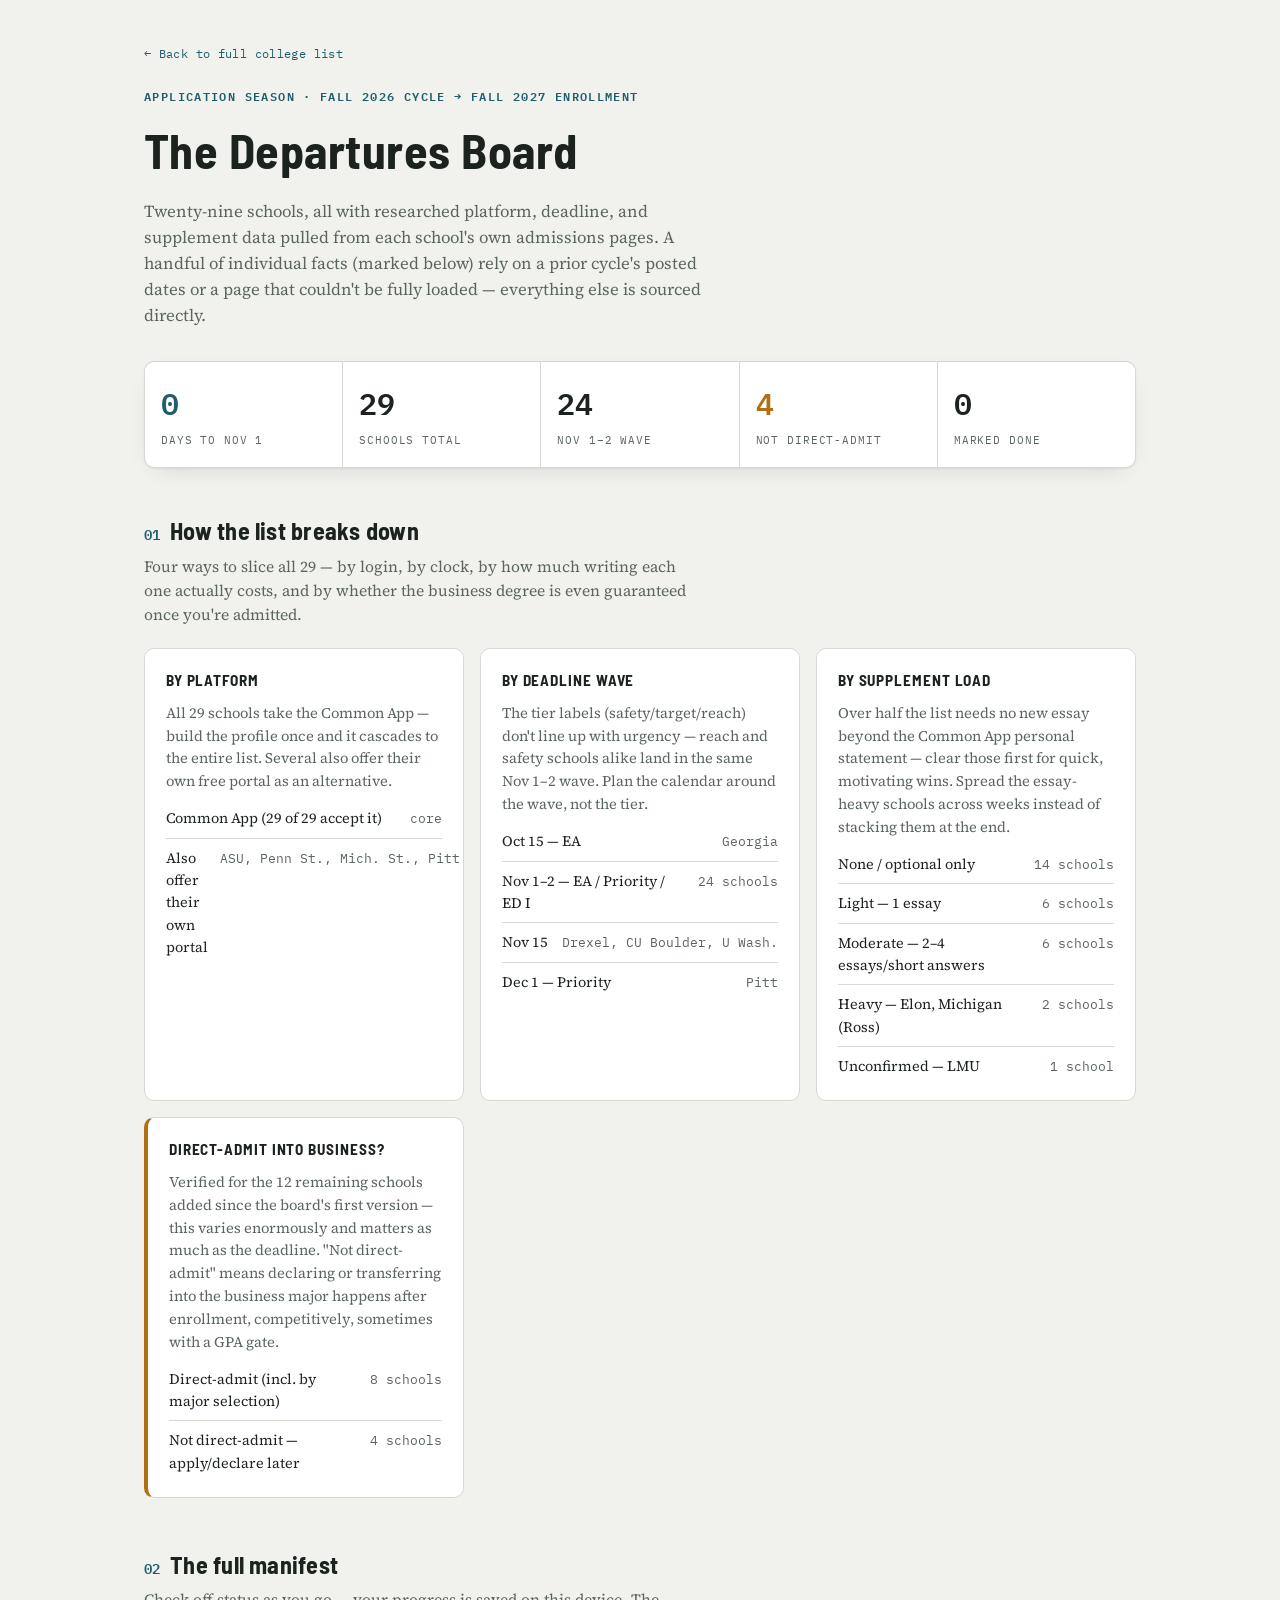
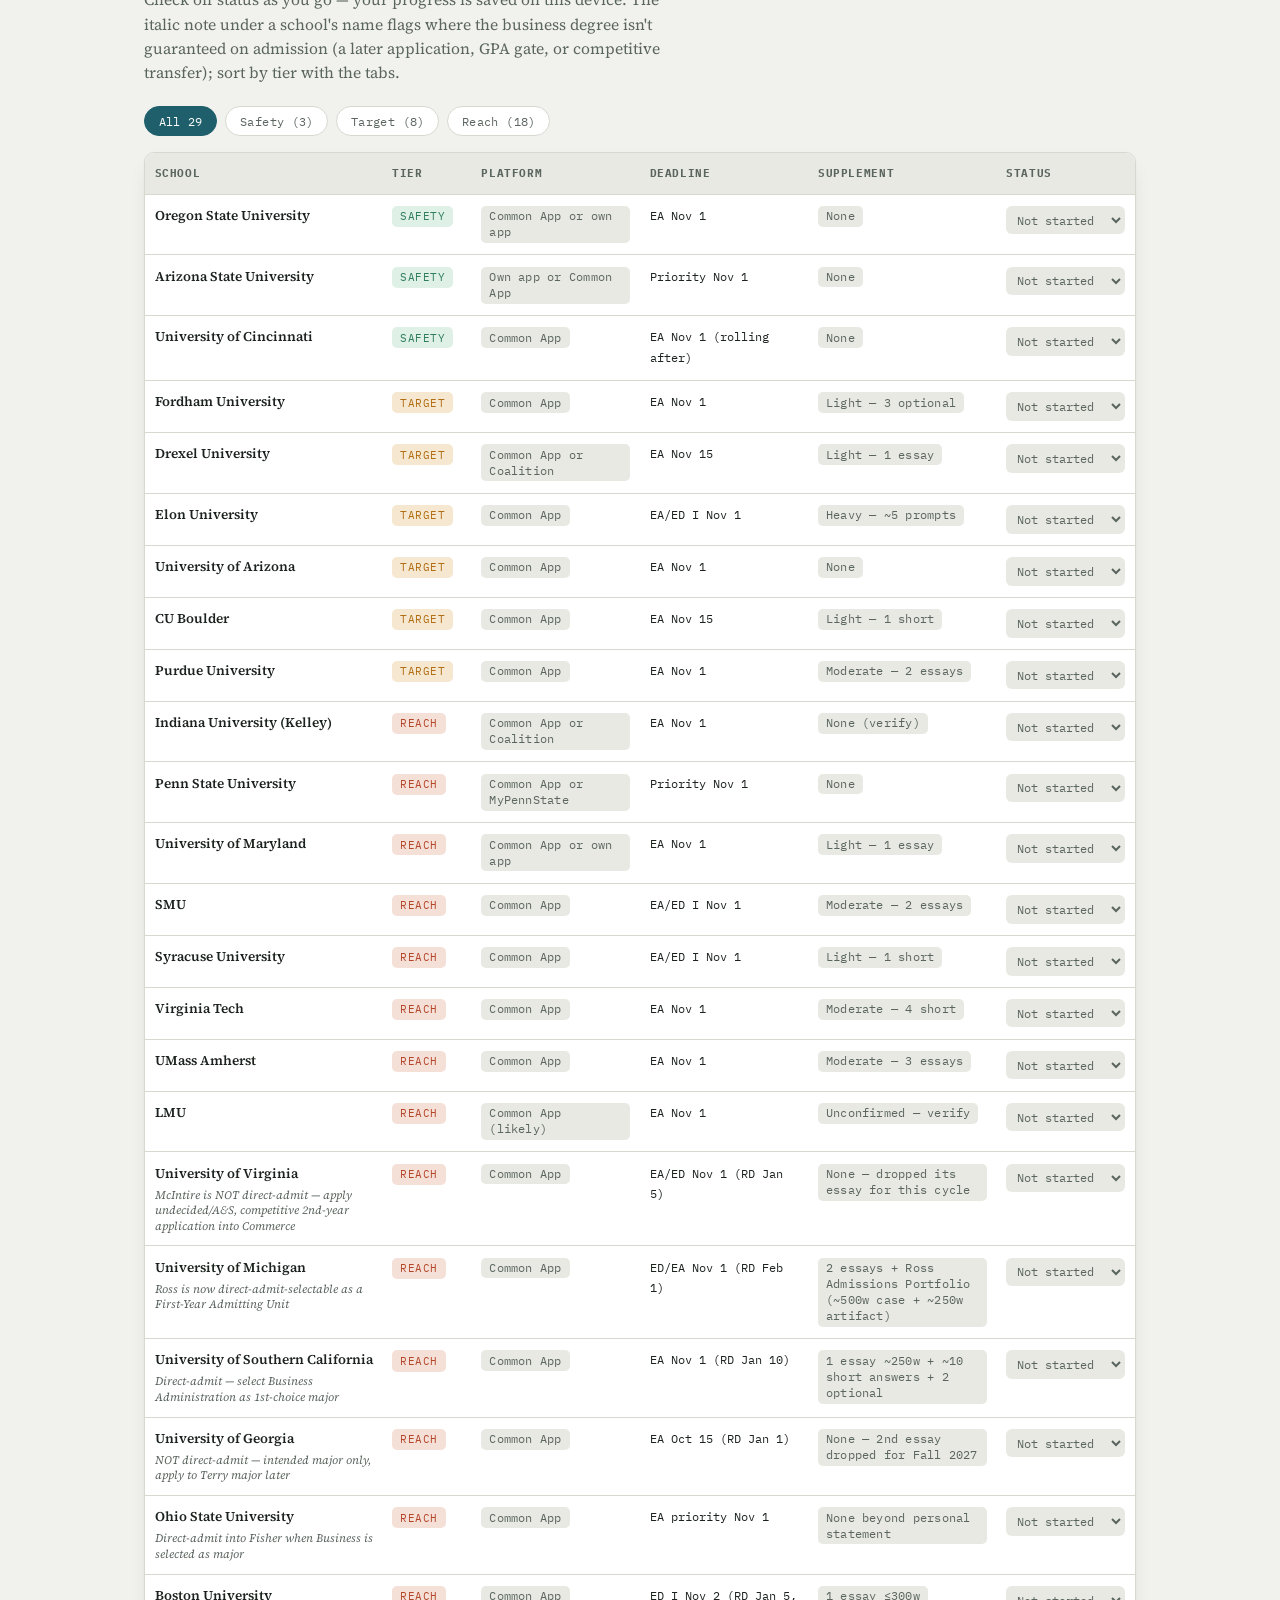
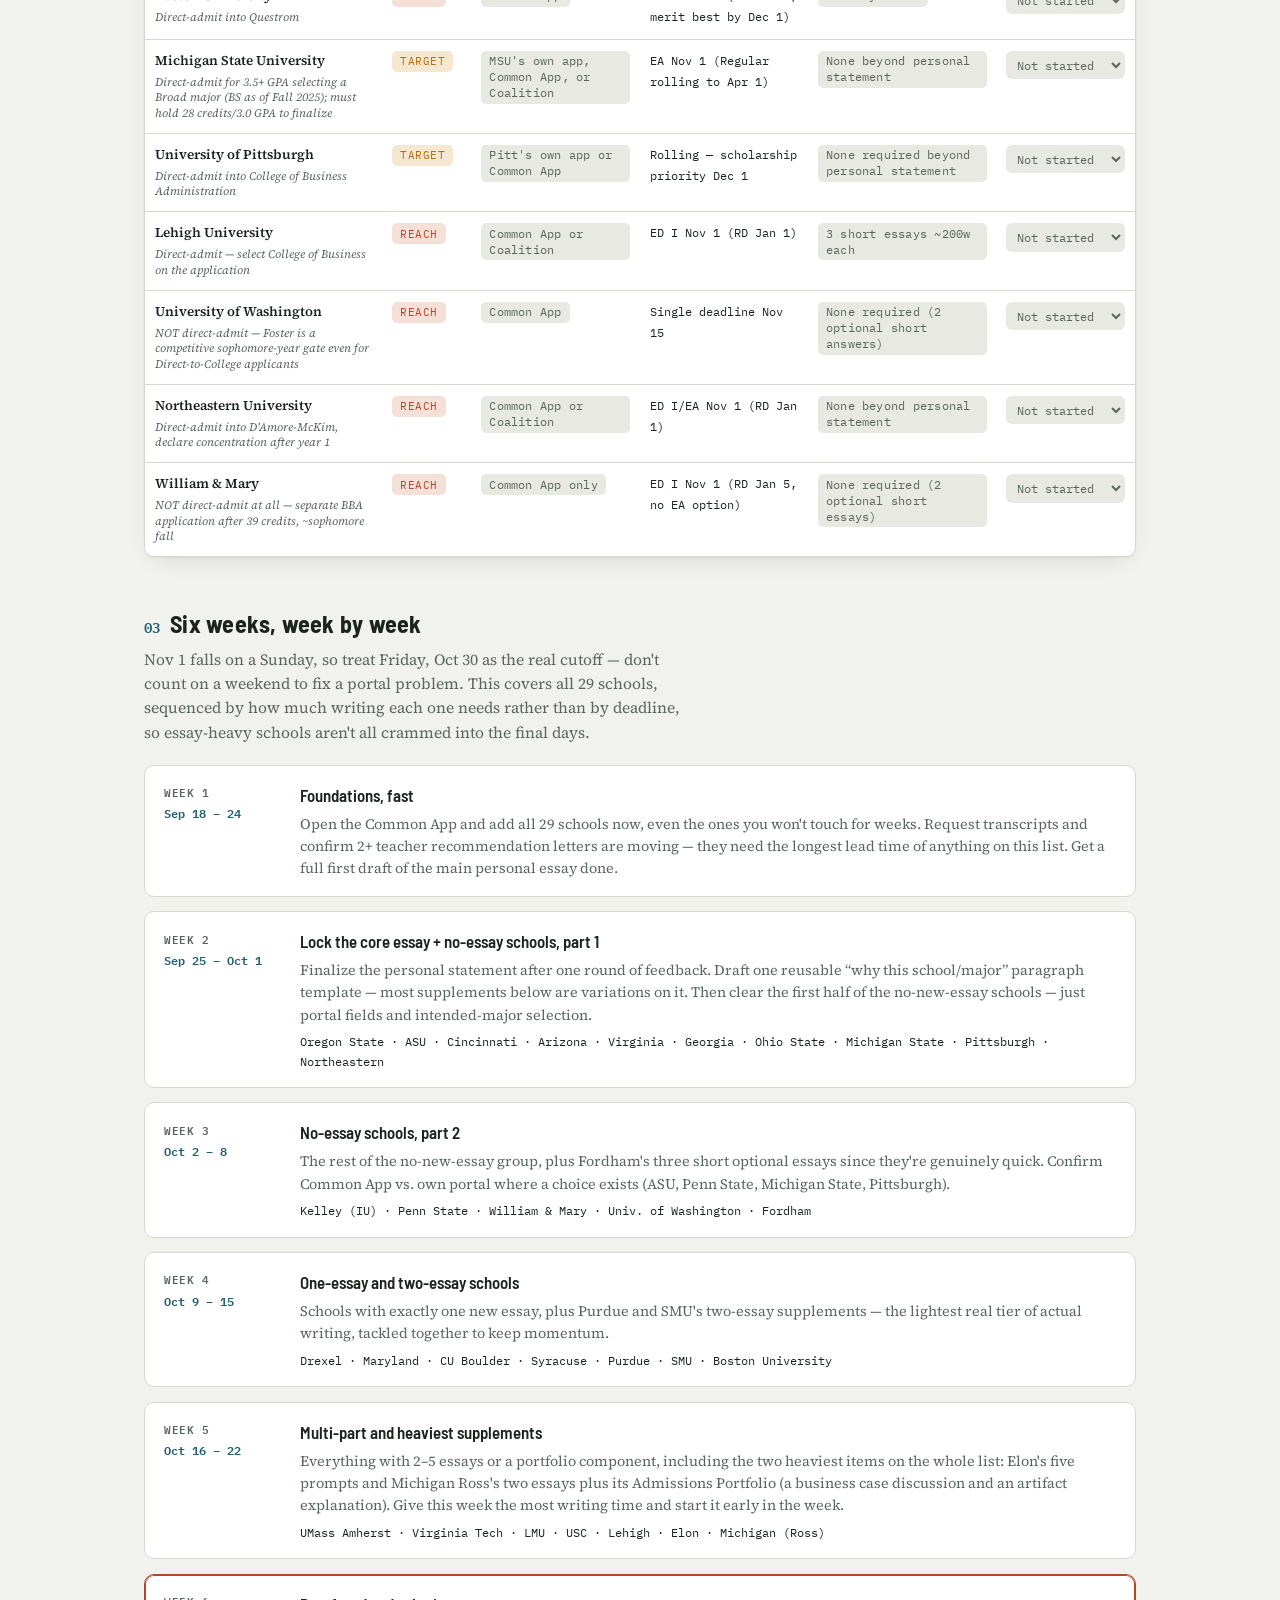
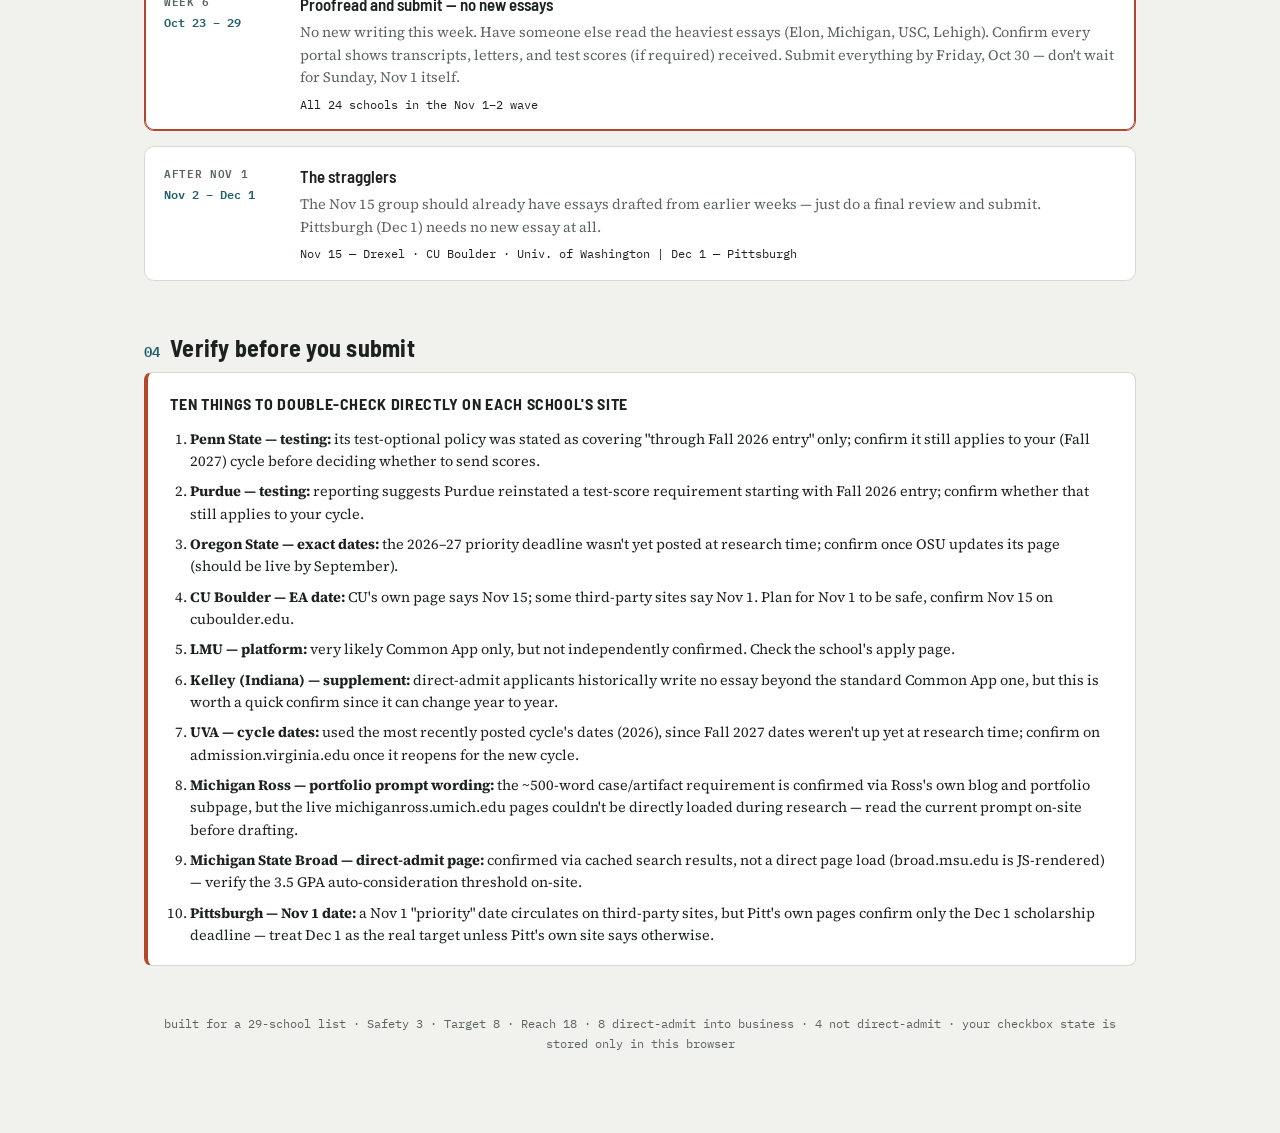
==== rohan-college-list/departures-board.html @ a79dc0ad "More edit" ====
<!DOCTYPE html>
<html lang="en">
<head>
<meta charset="utf-8">
<meta name="viewport" content="width=device-width, initial-scale=1.0">
<title>The Departures Board</title>
<style>
@import url('https://fonts.googleapis.com/css2?family=Barlow+Semi+Condensed:wght@500;600;700&family=Source+Serif+4:ital,opsz,wght@0,8..60,400;0,8..60,500;0,8..60,600;1,8..60,400&family=IBM+Plex+Mono:wght@400;500;600&display=swap');

:root{
  --bg:#F1F2EE;
  --surface:#FFFFFF;
  --surface-2:#E7E9E2;
  --ink:#1C231F;
  --ink-muted:#5B655F;
  --accent:#1F5F6B;
  --accent-soft:#DCEAEA;
  --line:#D7D9D0;
  --status-done:#2E7D5B;
  --status-done-bg:#DFF0E7;
  --status-progress:#B26E14;
  --status-progress-bg:#F5E7D0;
  --status-todo:#767F79;
  --status-todo-bg:#E7E9E2;
  --status-urgent:#B4472B;
  --status-urgent-bg:#F5E0D8;
  --shadow: 0 1px 2px rgba(28,35,31,0.06), 0 8px 24px -12px rgba(28,35,31,0.18);
}

@media (prefers-color-scheme: dark){
  :root:not([data-theme="light"]){
    --bg:#11181A;
    --surface:#171F21;
    --surface-2:#1D2628;
    --ink:#E7ECE9;
    --ink-muted:#95A19B;
    --accent:#5FBEC8;
    --accent-soft:#1D3336;
    --line:#2A3436;
    --status-done:#54B589;
    --status-done-bg:#1B3327;
    --status-progress:#E3A94B;
    --status-progress-bg:#3A2E17;
    --status-todo:#8A948E;
    --status-todo-bg:#22292B;
    --status-urgent:#E38367;
    --status-urgent-bg:#3A2119;
    --shadow: 0 1px 2px rgba(0,0,0,0.3), 0 8px 24px -12px rgba(0,0,0,0.5);
  }
}
:root[data-theme="dark"]{
  --bg:#11181A;
  --surface:#171F21;
  --surface-2:#1D2628;
  --ink:#E7ECE9;
  --ink-muted:#95A19B;
  --accent:#5FBEC8;
  --accent-soft:#1D3336;
  --line:#2A3436;
  --status-done:#54B589;
  --status-done-bg:#1B3327;
  --status-progress:#E3A94B;
  --status-progress-bg:#3A2E17;
  --status-todo:#8A948E;
  --status-todo-bg:#22292B;
  --status-urgent:#E38367;
  --status-urgent-bg:#3A2119;
  --shadow: 0 1px 2px rgba(0,0,0,0.3), 0 8px 24px -12px rgba(0,0,0,0.5);
}

*{box-sizing:border-box;}
body{
  margin:0;
  background:var(--bg);
  color:var(--ink);
  font-family:'Source Serif 4', Georgia, 'Times New Roman', serif;
  line-height:1.55;
}
h1,h2,h3,.display{
  font-family:'Barlow Semi Condensed', 'Arial Narrow', sans-serif;
  text-wrap:balance;
  letter-spacing:0.01em;
}
.mono{font-family:'IBM Plex Mono', ui-monospace, Menlo, monospace; font-variant-numeric:tabular-nums;}

.wrap{max-width:1040px; margin:0 auto; padding:2.5rem 1.5rem 5rem;}

.back-link{
  display:inline-block;
  margin-bottom:1.5rem;
  font-family:'IBM Plex Mono', monospace;
  font-size:0.78rem;
  letter-spacing:0.03em;
  color:var(--accent);
  text-decoration:none;
  border-bottom:1px solid transparent;
}
.back-link:hover{border-bottom-color:var(--accent);}

.eyebrow{
  font-family:'IBM Plex Mono', monospace;
  font-size:0.72rem;
  letter-spacing:0.12em;
  text-transform:uppercase;
  color:var(--accent);
  font-weight:600;
}
h1{
  font-size:clamp(2.1rem, 5vw, 3rem);
  font-weight:700;
  margin:0.4rem 0 0.75rem;
  color:var(--ink);
}
.sub{
  font-size:1.05rem;
  color:var(--ink-muted);
  max-width:66ch;
  margin:0 0 2rem;
}

/* status board strip */
.board{
  display:grid;
  grid-template-columns:repeat(auto-fit, minmax(120px,1fr));
  gap:1px;
  background:var(--line);
  border:1px solid var(--line);
  border-radius:10px;
  overflow:hidden;
  margin-bottom:2.75rem;
  box-shadow:var(--shadow);
}
.tile{
  background:var(--surface);
  padding:1.1rem 1rem;
  display:flex;
  flex-direction:column;
  gap:0.35rem;
}
.tile .num{
  font-family:'IBM Plex Mono', monospace;
  font-size:1.9rem;
  font-weight:600;
  font-variant-numeric:tabular-nums;
  color:var(--ink);
}
.tile.accent .num{color:var(--accent);}
.tile.warn .num{color:var(--status-progress);}
.tile .label{
  font-size:0.68rem;
  letter-spacing:0.08em;
  text-transform:uppercase;
  color:var(--ink-muted);
  font-family:'IBM Plex Mono', monospace;
}

section{margin-bottom:3rem;}
h2{
  font-size:1.5rem;
  font-weight:700;
  margin:0 0 0.35rem;
  display:flex;
  align-items:baseline;
  gap:0.6rem;
}
h2 .idx{
  font-family:'IBM Plex Mono', monospace;
  font-size:0.85rem;
  color:var(--accent);
  font-weight:600;
}
.lede{color:var(--ink-muted); margin:0 0 1.25rem; max-width:68ch; font-size:0.98rem;}

/* panels */
.panels{
  display:grid;
  grid-template-columns:repeat(auto-fit, minmax(260px,1fr));
  gap:1rem;
}
.panel{
  background:var(--surface);
  border:1px solid var(--line);
  border-radius:10px;
  padding:1.25rem 1.3rem 1.4rem;
}
.panel.pending{border-left:4px solid var(--status-progress);}
.panel h3{
  font-size:0.95rem;
  text-transform:uppercase;
  letter-spacing:0.06em;
  margin:0 0 0.6rem;
  color:var(--ink);
}
.panel p{margin:0 0 0.9rem; font-size:0.92rem; color:var(--ink-muted);}
.panel ul{list-style:none; margin:0; padding:0; display:flex; flex-direction:column; gap:0.5rem;}
.panel li{
  display:flex;
  justify-content:space-between;
  align-items:baseline;
  gap:0.75rem;
  font-size:0.9rem;
  border-top:1px solid var(--line);
  padding-top:0.5rem;
}
.panel li:first-child{border-top:none; padding-top:0;}
.panel li .k{color:var(--ink);}
.panel li .v{font-family:'IBM Plex Mono', monospace; font-size:0.82rem; color:var(--ink-muted); white-space:nowrap;}

/* filter tabs */
.tabs{display:flex; gap:0.5rem; margin-bottom:1rem; flex-wrap:wrap;}
.tab{
  font-family:'IBM Plex Mono', monospace;
  font-size:0.78rem;
  letter-spacing:0.03em;
  padding:0.4rem 0.85rem;
  border-radius:999px;
  border:1px solid var(--line);
  background:var(--surface);
  color:var(--ink-muted);
  cursor:pointer;
  transition:background .15s, color .15s, border-color .15s;
}
.tab:hover{border-color:var(--accent);}
.tab.active{background:var(--accent); color:var(--surface); border-color:var(--accent);}
.tab:focus-visible, .rowcheck:focus-visible, button:focus-visible, select:focus-visible{
  outline:2px solid var(--accent); outline-offset:2px;
}

/* manifest table */
.tablewrap{
  overflow-x:auto;
  border:1px solid var(--line);
  border-radius:10px;
  background:var(--surface);
  box-shadow:var(--shadow);
}
table{border-collapse:collapse; width:100%; table-layout:fixed;}
colgroup .col-school{width:24%;}
colgroup .col-tier{width:9%;}
colgroup .col-platform{width:17%;}
colgroup .col-deadline{width:17%;}
colgroup .col-supp{width:19%;}
colgroup .col-status{width:14%;}
thead th{
  text-align:left;
  font-family:'IBM Plex Mono', monospace;
  font-size:0.66rem;
  letter-spacing:0.06em;
  text-transform:uppercase;
  color:var(--ink-muted);
  padding:0.75rem 0.6rem;
  border-bottom:1px solid var(--line);
  background:var(--surface-2);
}
tbody td{
  padding:0.7rem 0.6rem;
  border-bottom:1px solid var(--line);
  font-size:0.84rem;
  vertical-align:top;
  overflow-wrap:break-word;
}
tbody tr:last-child td{border-bottom:none;}
tbody tr.done{opacity:0.6;}
tbody tr.pending{background:color-mix(in srgb, var(--status-progress-bg) 35%, transparent);}
.school{font-weight:600; font-family:'Source Serif 4', serif;}
.school .newtag{
  font-family:'IBM Plex Mono', monospace;
  font-size:0.6rem;
  letter-spacing:0.04em;
  text-transform:uppercase;
  color:var(--status-progress);
  border:1px solid var(--status-progress);
  border-radius:4px;
  padding:0.05rem 0.3rem;
  margin-left:0.4rem;
  vertical-align:middle;
}
.admitnote{
  font-size:0.72rem;
  color:var(--ink-muted);
  font-style:italic;
  margin-top:0.2rem;
  line-height:1.35;
}
.tier{
  display:inline-block;
  font-family:'IBM Plex Mono', monospace;
  font-size:0.66rem;
  letter-spacing:0.05em;
  text-transform:uppercase;
  padding:0.15rem 0.5rem;
  border-radius:5px;
  white-space:nowrap;
}
.tier.safety{background:var(--status-done-bg); color:var(--status-done);}
.tier.target{background:var(--status-progress-bg); color:var(--status-progress);}
.tier.reach{background:var(--status-urgent-bg); color:var(--status-urgent);}
.deadline{font-family:'IBM Plex Mono', monospace; font-size:0.78rem; line-height:1.4; word-break:break-word;}
.deadline.tbd, .badge.tbd{color:var(--status-progress); font-style:italic;}
.badge{
  display:inline-block;
  font-family:'IBM Plex Mono', monospace;
  font-size:0.72rem;
  letter-spacing:0.02em;
  line-height:1.4;
  padding:0.15rem 0.5rem;
  border-radius:5px;
  background:var(--surface-2);
  color:var(--ink-muted);
  word-break:break-word;
}
select.statusSel{
  font-family:'IBM Plex Mono', monospace;
  font-size:0.74rem;
  padding:0.3rem 0.4rem;
  border-radius:6px;
  border:1px solid var(--line);
  background:var(--surface);
  color:var(--ink);
  width:100%;
  max-width:120px;
}
select.statusSel[data-v="done"]{background:var(--status-done-bg); color:var(--status-done); border-color:transparent;}
select.statusSel[data-v="progress"]{background:var(--status-progress-bg); color:var(--status-progress); border-color:transparent;}
select.statusSel[data-v="todo"]{background:var(--surface-2); color:var(--ink-muted); border-color:transparent;}
.note{font-size:0.78rem; color:var(--ink-muted); font-family:'IBM Plex Mono', monospace;}

/* timeline */
.timeline{display:flex; flex-direction:column; gap:0.9rem;}
.week{
  display:grid;
  grid-template-columns:120px 1fr;
  gap:1rem;
  background:var(--surface);
  border:1px solid var(--line);
  border-radius:10px;
  padding:1rem 1.2rem;
}
.week .when{
  font-family:'IBM Plex Mono', monospace;
  font-size:0.78rem;
  color:var(--accent);
  font-weight:600;
  padding-top:0.15rem;
}
.week .when .wk{display:block; font-size:0.68rem; color:var(--ink-muted); text-transform:uppercase; letter-spacing:0.06em; margin-bottom:0.2rem;}
.week h4{margin:0 0 0.3rem; font-family:'Barlow Semi Condensed', sans-serif; font-size:1.05rem; font-weight:600;}
.week p{margin:0; font-size:0.9rem; color:var(--ink-muted);}
.week .schools{margin-top:0.4rem; font-family:'IBM Plex Mono', monospace; font-size:0.78rem; color:var(--ink);}
.week.final{border-color:var(--status-urgent); box-shadow:0 0 0 1px var(--status-urgent) inset;}
.week.after{opacity:0.85;}
.week.pending{border-color:var(--status-progress); box-shadow:0 0 0 1px var(--status-progress) inset;}
.week.pending .when{color:var(--status-progress);}

/* verify callout */
.callout{
  background:var(--surface);
  border:1px solid var(--line);
  border-left:4px solid var(--status-urgent);
  border-radius:8px;
  padding:1.2rem 1.4rem;
}
.callout h3{margin:0 0 0.7rem; font-size:1rem; font-family:'Barlow Semi Condensed', sans-serif; text-transform:uppercase; letter-spacing:0.04em;}
.callout ol{margin:0; padding-left:1.2rem; display:flex; flex-direction:column; gap:0.5rem;}
.callout li{font-size:0.9rem;}
.callout li b{color:var(--ink);}

footer{margin-top:3rem; font-size:0.78rem; color:var(--ink-muted); font-family:'IBM Plex Mono', monospace; text-align:center;}

@media (max-width:640px){
  .week{grid-template-columns:1fr;}
  .week .when{padding-top:0;}

  .tablewrap{overflow-x:visible; border:none; box-shadow:none; background:transparent;}
  table{table-layout:auto;}
  thead{display:none;}
  tbody tr{
    display:block;
    background:var(--surface);
    border:1px solid var(--line);
    border-radius:10px;
    margin-bottom:0.7rem;
    padding:0.4rem 0.9rem;
    box-shadow:var(--shadow);
  }
  tbody tr.pending{background:color-mix(in srgb, var(--status-progress-bg) 35%, var(--surface));}
  tbody td{
    display:flex;
    align-items:flex-start;
    gap:0.6rem;
    padding:0.5rem 0;
    border-bottom:1px solid var(--line);
  }
  tbody td:last-child{border-bottom:none;}
  tbody td::before{
    content:attr(data-label);
    flex:0 0 84px;
    font-family:'IBM Plex Mono', monospace;
    font-size:0.64rem;
    letter-spacing:0.06em;
    text-transform:uppercase;
    color:var(--ink-muted);
    padding-top:0.15rem;
  }
  tbody td.td-school::before{display:none;}
  tbody td.td-school{padding-top:0.7rem;}
  select.statusSel{max-width:none; flex:1 1 auto; width:auto;}
}
@media (prefers-reduced-motion:no-preference){
  .tile, .panel, .week, .tablewrap{animation:rise .5s ease both;}
  .panel:nth-child(2){animation-delay:.05s;}
  .panel:nth-child(3){animation-delay:.1s;}
  @keyframes rise{from{opacity:0; transform:translateY(6px);} to{opacity:1; transform:translateY(0);}}
}
</style>
</head>
<body>

<div class="wrap">

  <a class="back-link" href="index.html">&larr; Back to full college list</a>

  <div class="eyebrow">APPLICATION SEASON · FALL 2026 CYCLE → FALL 2027 ENROLLMENT</div>
  <h1>The Departures Board</h1>
  <p class="sub">Twenty-nine schools, all with researched platform, deadline, and supplement data pulled from each school's own admissions pages. A handful of individual facts (marked below) rely on a prior cycle's posted dates or a page that couldn't be fully loaded — everything else is sourced directly.</p>

  <div class="board" id="statBoard">
    <div class="tile accent"><span class="num mono" id="daysLeft">—</span><span class="label">days to nov 1</span></div>
    <div class="tile"><span class="num mono">29</span><span class="label">schools total</span></div>
    <div class="tile"><span class="num mono">24</span><span class="label">nov 1–2 wave</span></div>
    <div class="tile warn"><span class="num mono">4</span><span class="label">not direct-admit</span></div>
    <div class="tile"><span class="num mono" id="submittedCount">0</span><span class="label">marked done</span></div>
  </div>

  <section>
    <h2><span class="idx">01</span> How the list breaks down</h2>
    <p class="lede">Four ways to slice all 29 — by login, by clock, by how much writing each one actually costs, and by whether the business degree is even guaranteed once you're admitted.</p>
    <div class="panels">
      <div class="panel">
        <h3>By platform</h3>
        <p>All 29 schools take the Common App — build the profile once and it cascades to the entire list. Several also offer their own free portal as an alternative.</p>
        <ul>
          <li><span class="k">Common App (29 of 29 accept it)</span><span class="v">core</span></li>
          <li><span class="k">Also offer their own portal</span><span class="v">ASU, Penn St., Mich. St., Pitt</span></li>
        </ul>
      </div>
      <div class="panel">
        <h3>By deadline wave</h3>
        <p>The tier labels (safety/target/reach) don't line up with urgency — reach and safety schools alike land in the same Nov 1–2 wave. Plan the calendar around the wave, not the tier.</p>
        <ul>
          <li><span class="k">Oct 15 — EA</span><span class="v">Georgia</span></li>
          <li><span class="k">Nov 1–2 — EA / Priority / ED I</span><span class="v">24 schools</span></li>
          <li><span class="k">Nov 15</span><span class="v">Drexel, CU Boulder, U Wash.</span></li>
          <li><span class="k">Dec 1 — Priority</span><span class="v">Pitt</span></li>
        </ul>
      </div>
      <div class="panel">
        <h3>By supplement load</h3>
        <p>Over half the list needs no new essay beyond the Common App personal statement — clear those first for quick, motivating wins. Spread the essay-heavy schools across weeks instead of stacking them at the end.</p>
        <ul>
          <li><span class="k">None / optional only</span><span class="v">14 schools</span></li>
          <li><span class="k">Light — 1 essay</span><span class="v">6 schools</span></li>
          <li><span class="k">Moderate — 2–4 essays/short answers</span><span class="v">6 schools</span></li>
          <li><span class="k">Heavy — Elon, Michigan (Ross)</span><span class="v">2 schools</span></li>
          <li><span class="k">Unconfirmed — LMU</span><span class="v">1 school</span></li>
        </ul>
      </div>
      <div class="panel pending">
        <h3>Direct-admit into business?</h3>
        <p>Verified for the 12 remaining schools added since the board's first version — this varies enormously and matters as much as the deadline. "Not direct-admit" means declaring or transferring into the business major happens after enrollment, competitively, sometimes with a GPA gate.</p>
        <ul>
          <li><span class="k">Direct-admit (incl. by major selection)</span><span class="v">8 schools</span></li>
          <li><span class="k">Not direct-admit — apply/declare later</span><span class="v">4 schools</span></li>
        </ul>
      </div>
    </div>
  </section>

  <section>
    <h2><span class="idx">02</span> The full manifest</h2>
    <p class="lede">Check off status as you go — your progress is saved on this device. The italic note under a school's name flags where the business degree isn't guaranteed on admission (a later application, GPA gate, or competitive transfer); sort by tier with the tabs.</p>
    <div class="tabs" id="tabs">
      <button class="tab active" data-filter="all">All 29</button>
      <button class="tab" data-filter="safety">Safety (3)</button>
      <button class="tab" data-filter="target">Target (8)</button>
      <button class="tab" data-filter="reach">Reach (18)</button>
    </div>
    <div class="tablewrap">
      <table id="manifest">
        <colgroup>
          <col class="col-school"><col class="col-tier"><col class="col-platform"><col class="col-deadline"><col class="col-supp"><col class="col-status">
        </colgroup>
        <thead>
          <tr>
            <th>School</th><th>Tier</th><th>Platform</th><th>Deadline</th><th>Supplement</th><th>Status</th>
          </tr>
        </thead>
        <tbody id="manifestBody"></tbody>
      </table>
    </div>
  </section>

  <section>
    <h2><span class="idx">03</span> Six weeks, week by week</h2>
    <p class="lede">Nov 1 falls on a Sunday, so treat Friday, Oct 30 as the real cutoff — don't count on a weekend to fix a portal problem. This covers all 29 schools, sequenced by how much writing each one needs rather than by deadline, so essay-heavy schools aren't all crammed into the final days.</p>
    <div class="timeline" id="timeline"></div>
  </section>

  <section>
    <h2><span class="idx">04</span> Verify before you submit</h2>
    <div class="callout">
      <h3>Ten things to double-check directly on each school's site</h3>
      <ol>
        <li><b>Penn State — testing:</b> its test-optional policy was stated as covering "through Fall 2026 entry" only; confirm it still applies to your (Fall 2027) cycle before deciding whether to send scores.</li>
        <li><b>Purdue — testing:</b> reporting suggests Purdue reinstated a test-score requirement starting with Fall 2026 entry; confirm whether that still applies to your cycle.</li>
        <li><b>Oregon State — exact dates:</b> the 2026–27 priority deadline wasn't yet posted at research time; confirm once OSU updates its page (should be live by September).</li>
        <li><b>CU Boulder — EA date:</b> CU's own page says Nov 15; some third-party sites say Nov 1. Plan for Nov 1 to be safe, confirm Nov 15 on cuboulder.edu.</li>
        <li><b>LMU — platform:</b> very likely Common App only, but not independently confirmed. Check the school's apply page.</li>
        <li><b>Kelley (Indiana) — supplement:</b> direct-admit applicants historically write no essay beyond the standard Common App one, but this is worth a quick confirm since it can change year to year.</li>
        <li><b>UVA — cycle dates:</b> used the most recently posted cycle's dates (2026), since Fall 2027 dates weren't up yet at research time; confirm on admission.virginia.edu once it reopens for the new cycle.</li>
        <li><b>Michigan Ross — portfolio prompt wording:</b> the ~500-word case/artifact requirement is confirmed via Ross's own blog and portfolio subpage, but the live michiganross.umich.edu pages couldn't be directly loaded during research — read the current prompt on-site before drafting.</li>
        <li><b>Michigan State Broad — direct-admit page:</b> confirmed via cached search results, not a direct page load (broad.msu.edu is JS-rendered) — verify the 3.5 GPA auto-consideration threshold on-site.</li>
        <li><b>Pittsburgh — Nov 1 date:</b> a Nov 1 "priority" date circulates on third-party sites, but Pitt's own pages confirm only the Dec 1 scholarship deadline — treat Dec 1 as the real target unless Pitt's own site says otherwise.</li>
      </ol>
    </div>
  </section>

  <footer>built for a 29-school list · Safety 3 · Target 8 · Reach 18 · 8 direct-admit into business · 4 not direct-admit · your checkbox state is stored only in this browser</footer>
</div>

<script>
(function(){
  var SCHOOLS = [
    {name:"Oregon State University", tier:"safety", platform:"Common App or own app", deadline:"EA Nov 1", dsort:"2026-11-01", supp:"None"},
    {name:"Arizona State University", tier:"safety", platform:"Own app or Common App", deadline:"Priority Nov 1", dsort:"2026-11-01", supp:"None"},
    {name:"University of Cincinnati", tier:"safety", platform:"Common App", deadline:"EA Nov 1 (rolling after)", dsort:"2026-11-01", supp:"None"},

    {name:"Fordham University", tier:"target", platform:"Common App", deadline:"EA Nov 1", dsort:"2026-11-01", supp:"Light — 3 optional"},
    {name:"Drexel University", tier:"target", platform:"Common App or Coalition", deadline:"EA Nov 15", dsort:"2026-11-15", supp:"Light — 1 essay"},
    {name:"Elon University", tier:"target", platform:"Common App", deadline:"EA/ED I Nov 1", dsort:"2026-11-01", supp:"Heavy — ~5 prompts"},
    {name:"University of Arizona", tier:"target", platform:"Common App", deadline:"EA Nov 1", dsort:"2026-11-01", supp:"None"},
    {name:"CU Boulder", tier:"target", platform:"Common App", deadline:"EA Nov 15", dsort:"2026-11-15", supp:"Light — 1 short"},
    {name:"Purdue University", tier:"target", platform:"Common App", deadline:"EA Nov 1", dsort:"2026-11-01", supp:"Moderate — 2 essays"},

    {name:"Indiana University (Kelley)", tier:"reach", platform:"Common App or Coalition", deadline:"EA Nov 1", dsort:"2026-11-01", supp:"None (verify)"},
    {name:"Penn State University", tier:"reach", platform:"Common App or MyPennState", deadline:"Priority Nov 1", dsort:"2026-11-01", supp:"None"},
    {name:"University of Maryland", tier:"reach", platform:"Common App or own app", deadline:"EA Nov 1", dsort:"2026-11-01", supp:"Light — 1 essay"},
    {name:"SMU", tier:"reach", platform:"Common App", deadline:"EA/ED I Nov 1", dsort:"2026-11-01", supp:"Moderate — 2 essays"},
    {name:"Syracuse University", tier:"reach", platform:"Common App", deadline:"EA/ED I Nov 1", dsort:"2026-11-01", supp:"Light — 1 short"},
    {name:"Virginia Tech", tier:"reach", platform:"Common App", deadline:"EA Nov 1", dsort:"2026-11-01", supp:"Moderate — 4 short"},
    {name:"UMass Amherst", tier:"reach", platform:"Common App", deadline:"EA Nov 1", dsort:"2026-11-01", supp:"Moderate — 3 essays"},
    {name:"LMU", tier:"reach", platform:"Common App (likely)", deadline:"EA Nov 1", dsort:"2026-11-01", supp:"Unconfirmed — verify"},

    {name:"University of Virginia", tier:"reach", platform:"Common App", deadline:"EA/ED Nov 1 (RD Jan 5)", dsort:"2026-11-01", supp:"None — dropped its essay for this cycle", note:"McIntire is NOT direct-admit — apply undecided/A&S, competitive 2nd-year application into Commerce"},
    {name:"University of Michigan", tier:"reach", platform:"Common App", deadline:"ED/EA Nov 1 (RD Feb 1)", dsort:"2026-11-01", supp:"2 essays + Ross Admissions Portfolio (~500w case + ~250w artifact)", note:"Ross is now direct-admit-selectable as a First-Year Admitting Unit"},
    {name:"University of Southern California", tier:"reach", platform:"Common App", deadline:"EA Nov 1 (RD Jan 10)", dsort:"2026-11-01", supp:"1 essay ~250w + ~10 short answers + 2 optional", note:"Direct-admit — select Business Administration as 1st-choice major"},
    {name:"University of Georgia", tier:"reach", platform:"Common App", deadline:"EA Oct 15 (RD Jan 1)", dsort:"2026-10-15", supp:"None — 2nd essay dropped for Fall 2027", note:"NOT direct-admit — intended major only, apply to Terry major later"},
    {name:"Ohio State University", tier:"reach", platform:"Common App", deadline:"EA priority Nov 1", dsort:"2026-11-01", supp:"None beyond personal statement", note:"Direct-admit into Fisher when Business is selected as major"},
    {name:"Boston University", tier:"reach", platform:"Common App", deadline:"ED I Nov 2 (RD Jan 5, merit best by Dec 1)", dsort:"2026-11-02", supp:"1 essay ≤300w", note:"Direct-admit into Questrom"},
    {name:"Michigan State University", tier:"target", platform:"MSU's own app, Common App, or Coalition", deadline:"EA Nov 1 (Regular rolling to Apr 1)", dsort:"2026-11-01", supp:"None beyond personal statement", note:"Direct-admit for 3.5+ GPA selecting a Broad major (BS as of Fall 2025); must hold 28 credits/3.0 GPA to finalize"},
    {name:"University of Pittsburgh", tier:"target", platform:"Pitt's own app or Common App", deadline:"Rolling — scholarship priority Dec 1", dsort:"2026-12-01", supp:"None required beyond personal statement", note:"Direct-admit into College of Business Administration"},
    {name:"Lehigh University", tier:"reach", platform:"Common App or Coalition", deadline:"ED I Nov 1 (RD Jan 1)", dsort:"2026-11-01", supp:"3 short essays ~200w each", note:"Direct-admit — select College of Business on the application"},
    {name:"University of Washington", tier:"reach", platform:"Common App", deadline:"Single deadline Nov 15", dsort:"2026-11-15", supp:"None required (2 optional short answers)", note:"NOT direct-admit — Foster is a competitive sophomore-year gate even for Direct-to-College applicants"},
    {name:"Northeastern University", tier:"reach", platform:"Common App or Coalition", deadline:"ED I/EA Nov 1 (RD Jan 1)", dsort:"2026-11-01", supp:"None beyond personal statement", note:"Direct-admit into D'Amore-McKim, declare concentration after year 1"},
    {name:"William & Mary", tier:"reach", platform:"Common App only", deadline:"ED I Nov 1 (RD Jan 5, no EA option)", dsort:"2026-11-01", supp:"None required (2 optional short essays)", note:"NOT direct-admit at all — separate BBA application after 39 credits, ~sophomore fall"}
  ];

  var TIMELINE = [
    {wk:"Week 1", when:"Sep 18 – 24", title:"Foundations, fast", body:"Open the Common App and add all 29 schools now, even the ones you won't touch for weeks. Request transcripts and confirm 2+ teacher recommendation letters are moving — they need the longest lead time of anything on this list. Get a full first draft of the main personal essay done.", schools:""},
    {wk:"Week 2", when:"Sep 25 – Oct 1", title:"Lock the core essay + no-essay schools, part 1", body:"Finalize the personal statement after one round of feedback. Draft one reusable “why this school/major” paragraph template — most supplements below are variations on it. Then clear the first half of the no-new-essay schools — just portal fields and intended-major selection.", schools:"Oregon State · ASU · Cincinnati · Arizona · Virginia · Georgia · Ohio State · Michigan State · Pittsburgh · Northeastern"},
    {wk:"Week 3", when:"Oct 2 – 8", title:"No-essay schools, part 2", body:"The rest of the no-new-essay group, plus Fordham's three short optional essays since they're genuinely quick. Confirm Common App vs. own portal where a choice exists (ASU, Penn State, Michigan State, Pittsburgh).", schools:"Kelley (IU) · Penn State · William & Mary · Univ. of Washington · Fordham"},
    {wk:"Week 4", when:"Oct 9 – 15", title:"One-essay and two-essay schools", body:"Schools with exactly one new essay, plus Purdue and SMU's two-essay supplements — the lightest real tier of actual writing, tackled together to keep momentum.", schools:"Drexel · Maryland · CU Boulder · Syracuse · Purdue · SMU · Boston University"},
    {wk:"Week 5", when:"Oct 16 – 22", title:"Multi-part and heaviest supplements", body:"Everything with 2–5 essays or a portfolio component, including the two heaviest items on the whole list: Elon's five prompts and Michigan Ross's two essays plus its Admissions Portfolio (a business case discussion and an artifact explanation). Give this week the most writing time and start it early in the week.", schools:"UMass Amherst · Virginia Tech · LMU · USC · Lehigh · Elon · Michigan (Ross)"},
    {wk:"Week 6", when:"Oct 23 – 29", title:"Proofread and submit — no new essays", body:"No new writing this week. Have someone else read the heaviest essays (Elon, Michigan, USC, Lehigh). Confirm every portal shows transcripts, letters, and test scores (if required) received. Submit everything by Friday, Oct 30 — don't wait for Sunday, Nov 1 itself.", schools:"All 24 schools in the Nov 1–2 wave", final:true},
    {wk:"After Nov 1", when:"Nov 2 – Dec 1", title:"The stragglers", body:"The Nov 15 group should already have essays drafted from earlier weeks — just do a final review and submit. Pittsburgh (Dec 1) needs no new essay at all.", schools:"Nov 15 — Drexel · CU Boulder · Univ. of Washington    |    Dec 1 — Pittsburgh", after:true}
  ];

  var tierLabel = {safety:"Safety", target:"Target", reach:"Reach"};
  var STORAGE_KEY = "departuresBoardStatus_v1";

  function loadStatus(){
    try{
      var raw = localStorage.getItem(STORAGE_KEY);
      return raw ? JSON.parse(raw) : {};
    }catch(e){ return {}; }
  }
  function saveStatus(obj){
    try{ localStorage.setItem(STORAGE_KEY, JSON.stringify(obj)); }catch(e){}
  }

  var statusMap = loadStatus();

  function renderManifest(filter){
    var body = document.getElementById('manifestBody');
    body.innerHTML = "";
    SCHOOLS.forEach(function(s, i){
      if(filter !== 'all' && s.tier !== filter) return;
      var tr = document.createElement('tr');
      var st = statusMap[s.name] || 'todo';
      var classes = [];
      if(st === 'done') classes.push('done');
      if(s.needsResearch) classes.push('pending');
      tr.className = classes.join(' ');

      var tdName = document.createElement('td');
      tdName.className = 'td-school';
      tdName.setAttribute('data-label', 'School');
      tdName.innerHTML = '<span class="school">'+s.name+'</span>'+(s.note ? '<div class="admitnote">'+s.note+'</div>' : '');
      tr.appendChild(tdName);

      var tdTier = document.createElement('td');
      tdTier.setAttribute('data-label', 'Tier');
      tdTier.innerHTML = '<span class="tier '+s.tier+'">'+tierLabel[s.tier]+'</span>';
      tr.appendChild(tdTier);

      var tdPlat = document.createElement('td');
      tdPlat.setAttribute('data-label', 'Platform');
      tdPlat.innerHTML = '<span class="badge'+(s.needsResearch?' tbd':'')+'">'+s.platform+'</span>';
      tr.appendChild(tdPlat);

      var tdDead = document.createElement('td');
      tdDead.setAttribute('data-label', 'Deadline');
      tdDead.innerHTML = '<span class="deadline'+(s.needsResearch?' tbd':'')+'">'+s.deadline+'</span>';
      tr.appendChild(tdDead);

      var tdSupp = document.createElement('td');
      tdSupp.setAttribute('data-label', 'Supplement');
      tdSupp.innerHTML = '<span class="badge'+(s.needsResearch?' tbd':'')+'">'+s.supp+'</span>';
      tr.appendChild(tdSupp);

      var tdStatus = document.createElement('td');
      tdStatus.setAttribute('data-label', 'Status');
      var sel = document.createElement('select');
      sel.className = 'statusSel';
      sel.setAttribute('data-v', st);
      sel.setAttribute('aria-label', 'Status for '+s.name);
      ['todo','progress','done'].forEach(function(v){
        var opt = document.createElement('option');
        opt.value = v;
        opt.textContent = v === 'todo' ? 'Not started' : (v === 'progress' ? 'In progress' : 'Submitted');
        if(v === st) opt.selected = true;
        sel.appendChild(opt);
      });
      sel.addEventListener('change', function(){
        statusMap[s.name] = sel.value;
        sel.setAttribute('data-v', sel.value);
        saveStatus(statusMap);
        renderManifest(currentFilter);
        updateCounts();
      });
      tdStatus.appendChild(sel);
      tr.appendChild(tdStatus);

      body.appendChild(tr);
    });
  }

  function updateCounts(){
    var done = SCHOOLS.filter(function(s){ return statusMap[s.name] === 'done'; }).length;
    document.getElementById('submittedCount').textContent = done;
  }

  var currentFilter = 'all';
  var tabs = document.querySelectorAll('.tab');
  tabs.forEach(function(t){
    t.addEventListener('click', function(){
      tabs.forEach(function(x){ x.classList.remove('active'); });
      t.classList.add('active');
      currentFilter = t.getAttribute('data-filter');
      renderManifest(currentFilter);
    });
  });

  function renderTimeline(){
    var el = document.getElementById('timeline');
    el.innerHTML = "";
    TIMELINE.forEach(function(w){
      var card = document.createElement('div');
      card.className = 'week' + (w.final ? ' final' : '') + (w.after ? ' after' : '') + (w.pending ? ' pending' : '');
      card.innerHTML =
        '<div class="when"><span class="wk">'+w.wk+'</span>'+w.when+'</div>'+
        '<div><h4>'+w.title+'</h4><p>'+w.body+'</p>'+
        (w.schools ? '<div class="schools">'+w.schools+'</div>' : '')+
        '</div>';
      el.appendChild(card);
    });
  }

  function renderCountdown(){
    var target = new Date('2026-11-01T23:59:59-04:00');
    var now = new Date();
    var diff = Math.ceil((target - now) / (1000*60*60*24));
    document.getElementById('daysLeft').textContent = diff > 0 ? diff : 0;
  }

  renderManifest('all');
  renderTimeline();
  renderCountdown();
  updateCounts();
})();
</script>
</body>
</html>
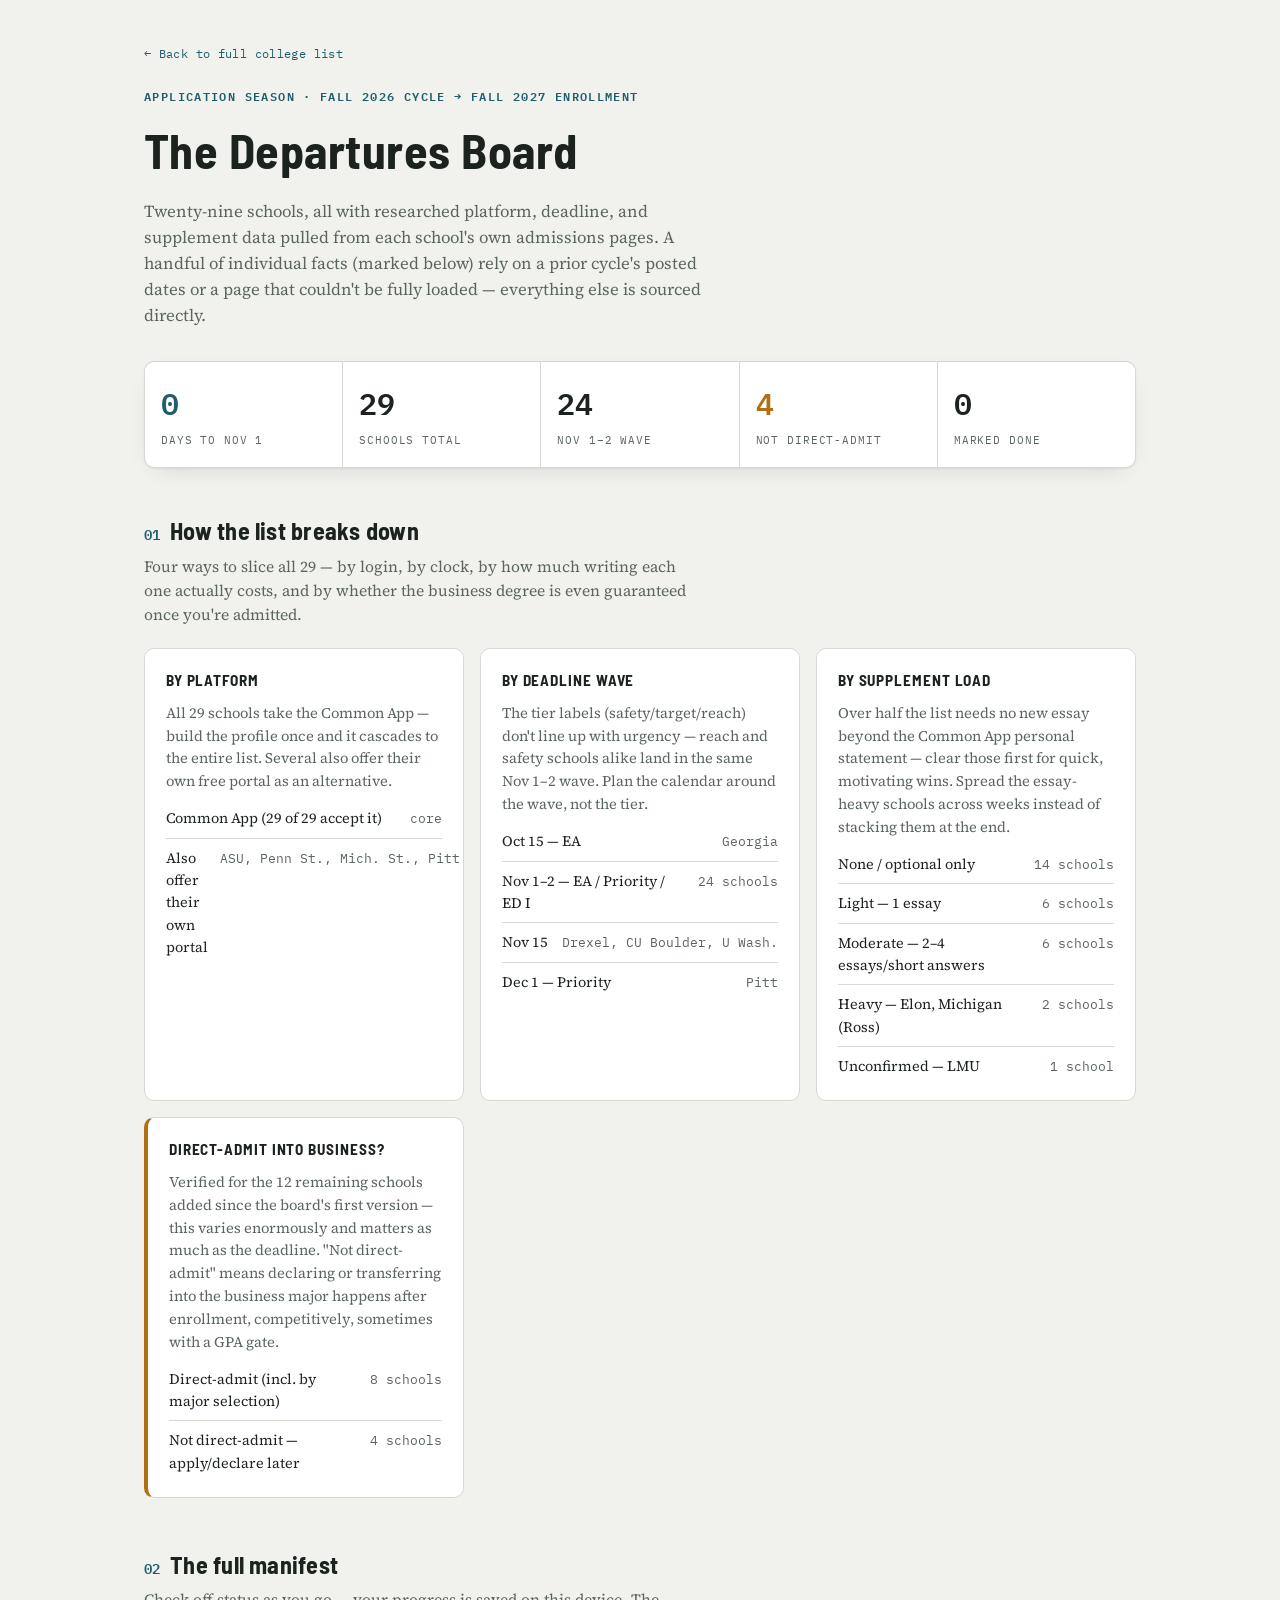
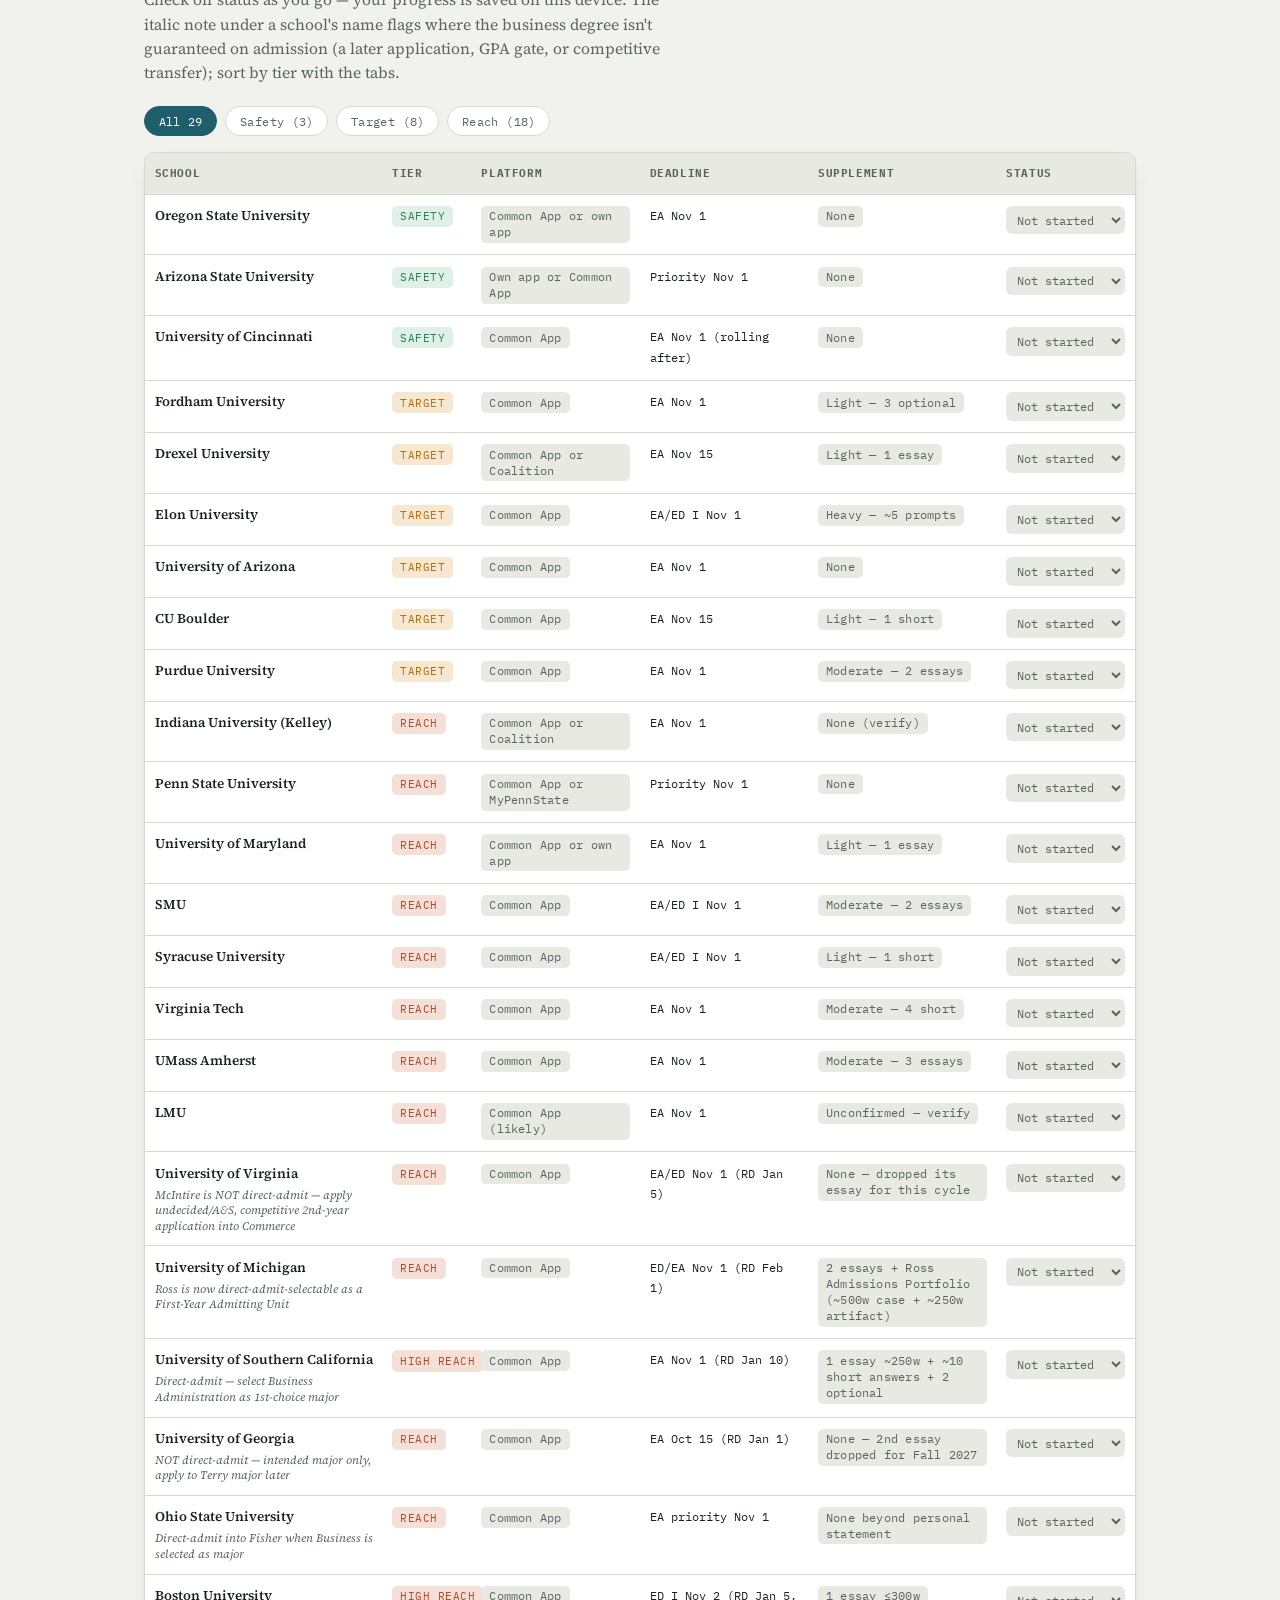
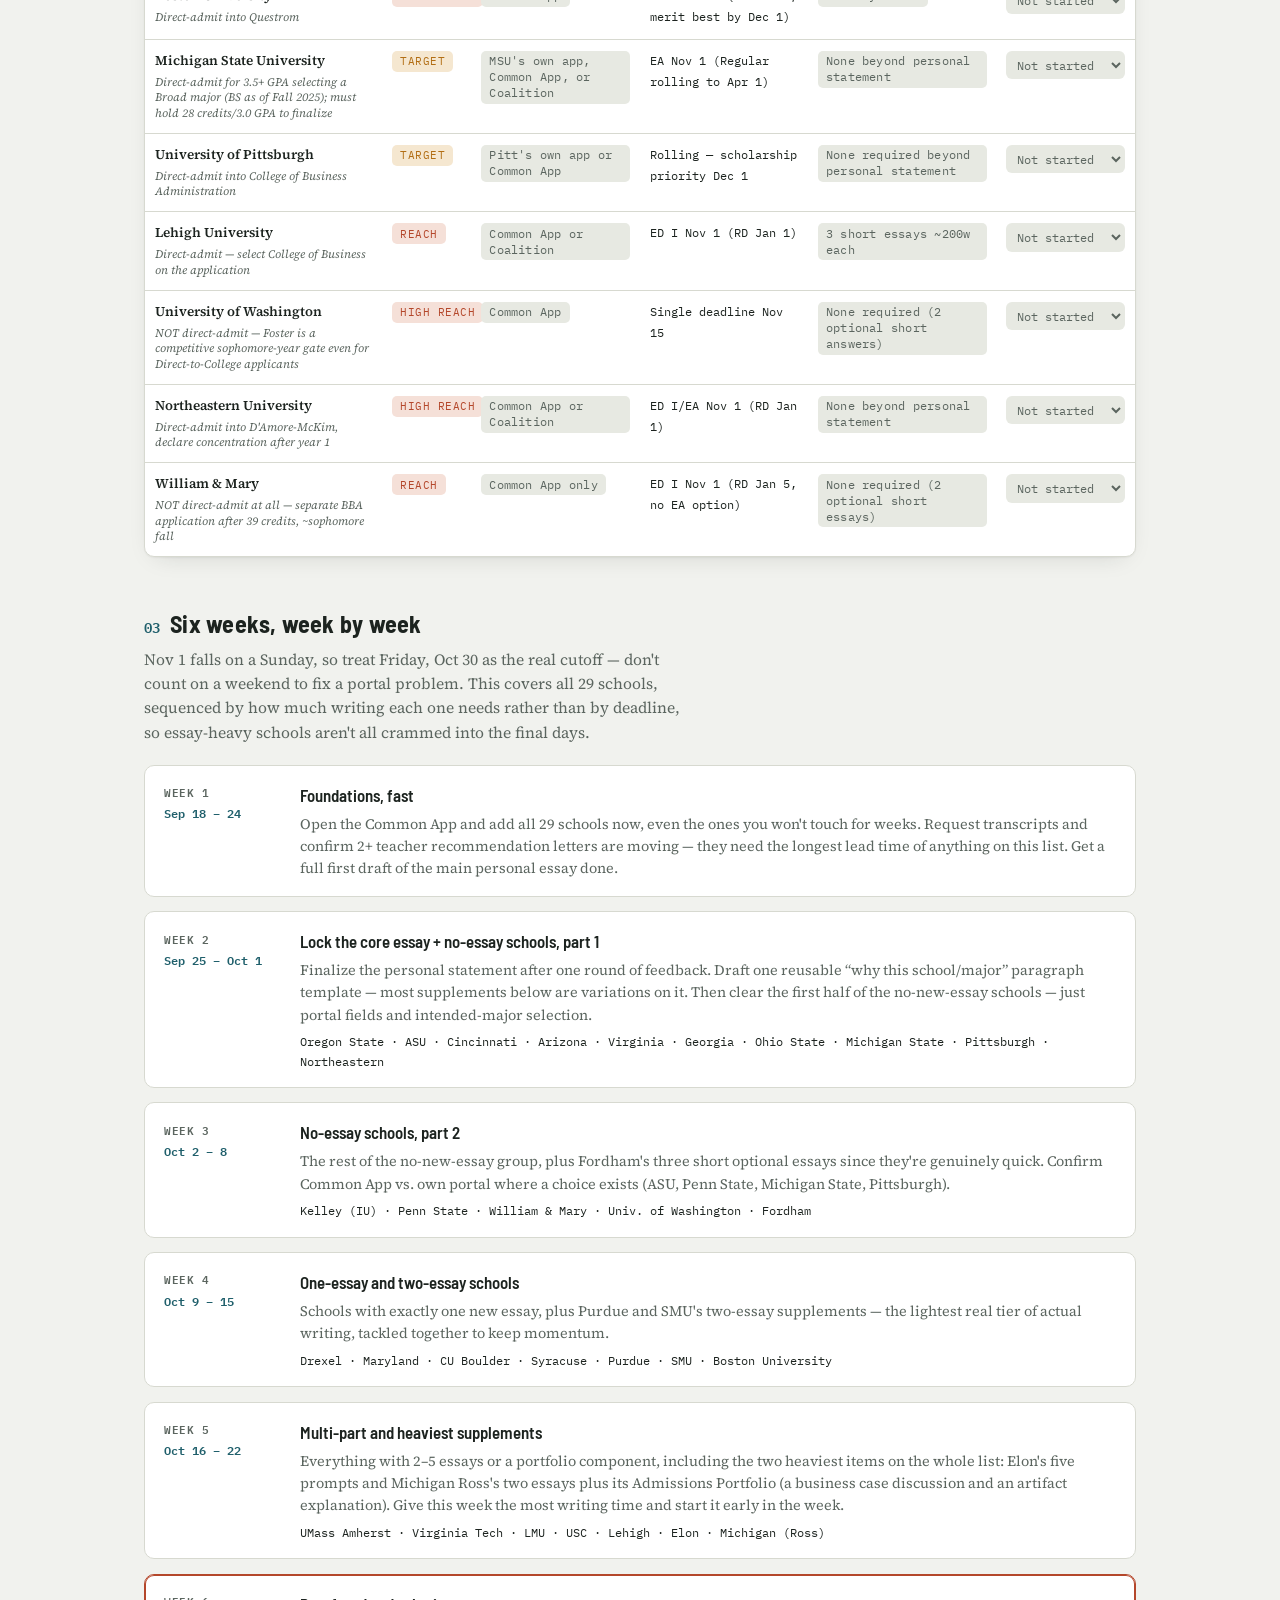
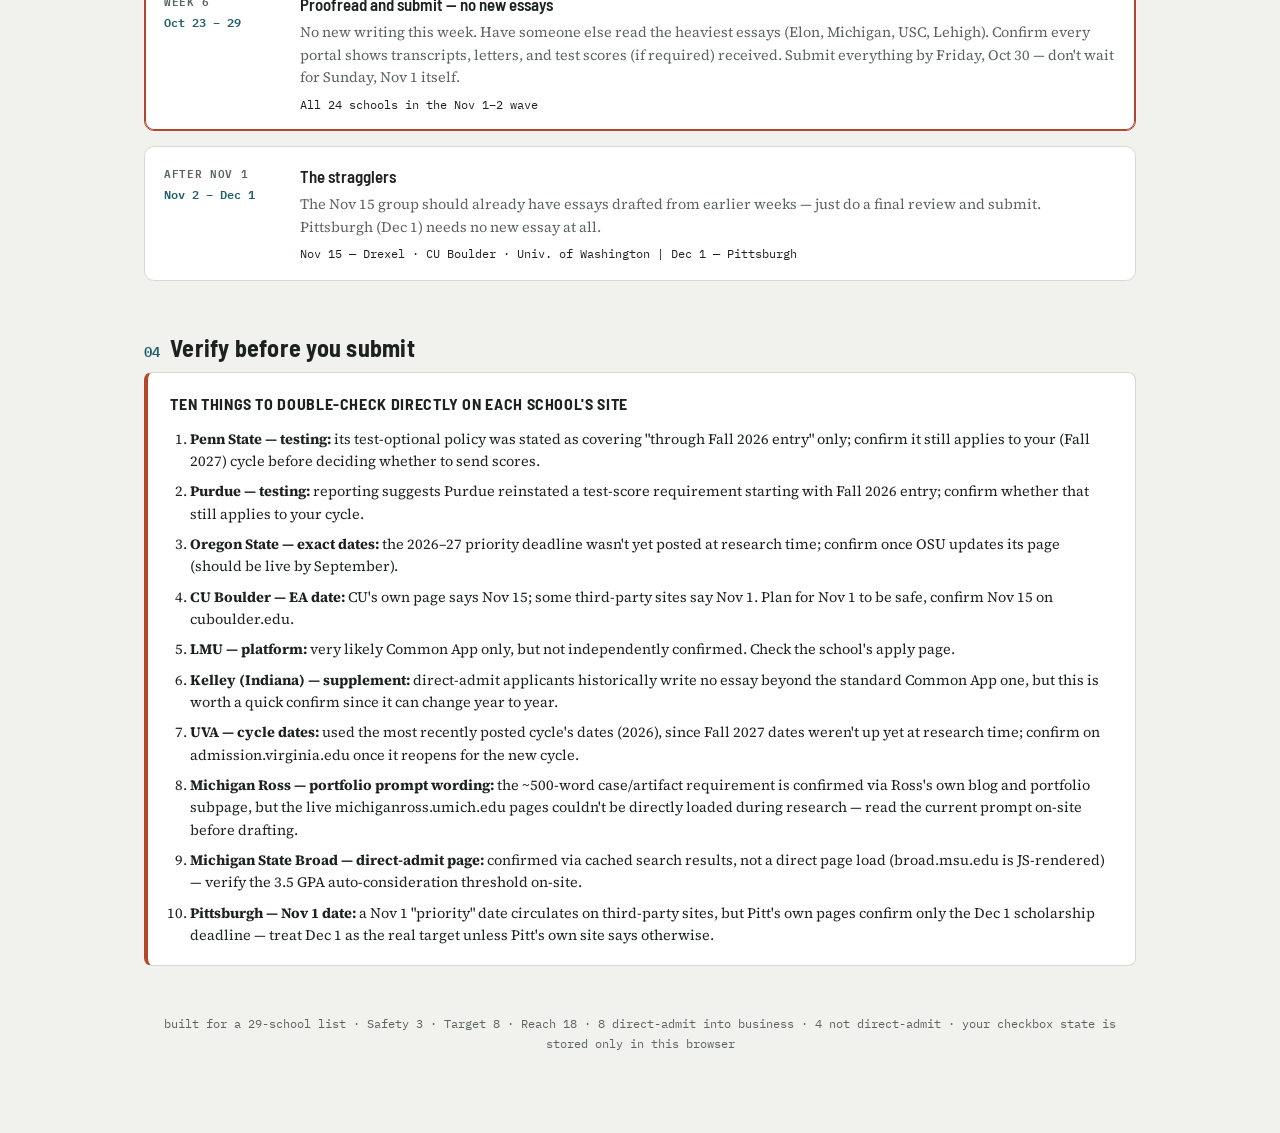
==== commit 057229b8: "More edit" ====
--- a/rohan-college-list/departures-board.html
+++ b/rohan-college-list/departures-board.html
@@ -553,15 +553,15 @@
 
     {name:"University of Virginia", tier:"reach", platform:"Common App", deadline:"EA/ED Nov 1 (RD Jan 5)", dsort:"2026-11-01", supp:"None — dropped its essay for this cycle", note:"McIntire is NOT direct-admit — apply undecided/A&S, competitive 2nd-year application into Commerce"},
     {name:"University of Michigan", tier:"reach", platform:"Common App", deadline:"ED/EA Nov 1 (RD Feb 1)", dsort:"2026-11-01", supp:"2 essays + Ross Admissions Portfolio (~500w case + ~250w artifact)", note:"Ross is now direct-admit-selectable as a First-Year Admitting Unit"},
-    {name:"University of Southern California", tier:"reach", platform:"Common App", deadline:"EA Nov 1 (RD Jan 10)", dsort:"2026-11-01", supp:"1 essay ~250w + ~10 short answers + 2 optional", note:"Direct-admit — select Business Administration as 1st-choice major"},
+    {name:"University of Southern California", tier:"reach", label:"High Reach", platform:"Common App", deadline:"EA Nov 1 (RD Jan 10)", dsort:"2026-11-01", supp:"1 essay ~250w + ~10 short answers + 2 optional", note:"Direct-admit — select Business Administration as 1st-choice major"},
     {name:"University of Georgia", tier:"reach", platform:"Common App", deadline:"EA Oct 15 (RD Jan 1)", dsort:"2026-10-15", supp:"None — 2nd essay dropped for Fall 2027", note:"NOT direct-admit — intended major only, apply to Terry major later"},
     {name:"Ohio State University", tier:"reach", platform:"Common App", deadline:"EA priority Nov 1", dsort:"2026-11-01", supp:"None beyond personal statement", note:"Direct-admit into Fisher when Business is selected as major"},
-    {name:"Boston University", tier:"reach", platform:"Common App", deadline:"ED I Nov 2 (RD Jan 5, merit best by Dec 1)", dsort:"2026-11-02", supp:"1 essay ≤300w", note:"Direct-admit into Questrom"},
+    {name:"Boston University", tier:"reach", label:"High Reach", platform:"Common App", deadline:"ED I Nov 2 (RD Jan 5, merit best by Dec 1)", dsort:"2026-11-02", supp:"1 essay ≤300w", note:"Direct-admit into Questrom"},
     {name:"Michigan State University", tier:"target", platform:"MSU's own app, Common App, or Coalition", deadline:"EA Nov 1 (Regular rolling to Apr 1)", dsort:"2026-11-01", supp:"None beyond personal statement", note:"Direct-admit for 3.5+ GPA selecting a Broad major (BS as of Fall 2025); must hold 28 credits/3.0 GPA to finalize"},
     {name:"University of Pittsburgh", tier:"target", platform:"Pitt's own app or Common App", deadline:"Rolling — scholarship priority Dec 1", dsort:"2026-12-01", supp:"None required beyond personal statement", note:"Direct-admit into College of Business Administration"},
     {name:"Lehigh University", tier:"reach", platform:"Common App or Coalition", deadline:"ED I Nov 1 (RD Jan 1)", dsort:"2026-11-01", supp:"3 short essays ~200w each", note:"Direct-admit — select College of Business on the application"},
-    {name:"University of Washington", tier:"reach", platform:"Common App", deadline:"Single deadline Nov 15", dsort:"2026-11-15", supp:"None required (2 optional short answers)", note:"NOT direct-admit — Foster is a competitive sophomore-year gate even for Direct-to-College applicants"},
-    {name:"Northeastern University", tier:"reach", platform:"Common App or Coalition", deadline:"ED I/EA Nov 1 (RD Jan 1)", dsort:"2026-11-01", supp:"None beyond personal statement", note:"Direct-admit into D'Amore-McKim, declare concentration after year 1"},
+    {name:"University of Washington", tier:"reach", label:"High Reach", platform:"Common App", deadline:"Single deadline Nov 15", dsort:"2026-11-15", supp:"None required (2 optional short answers)", note:"NOT direct-admit — Foster is a competitive sophomore-year gate even for Direct-to-College applicants"},
+    {name:"Northeastern University", tier:"reach", label:"High Reach", platform:"Common App or Coalition", deadline:"ED I/EA Nov 1 (RD Jan 1)", dsort:"2026-11-01", supp:"None beyond personal statement", note:"Direct-admit into D'Amore-McKim, declare concentration after year 1"},
     {name:"William & Mary", tier:"reach", platform:"Common App only", deadline:"ED I Nov 1 (RD Jan 5, no EA option)", dsort:"2026-11-01", supp:"None required (2 optional short essays)", note:"NOT direct-admit at all — separate BBA application after 39 credits, ~sophomore fall"}
   ];
 
@@ -610,7 +610,7 @@
 
       var tdTier = document.createElement('td');
       tdTier.setAttribute('data-label', 'Tier');
-      tdTier.innerHTML = '<span class="tier '+s.tier+'">'+tierLabel[s.tier]+'</span>';
+      tdTier.innerHTML = '<span class="tier '+s.tier+'">'+(s.label || tierLabel[s.tier])+'</span>';
       tr.appendChild(tdTier);
 
       var tdPlat = document.createElement('td');
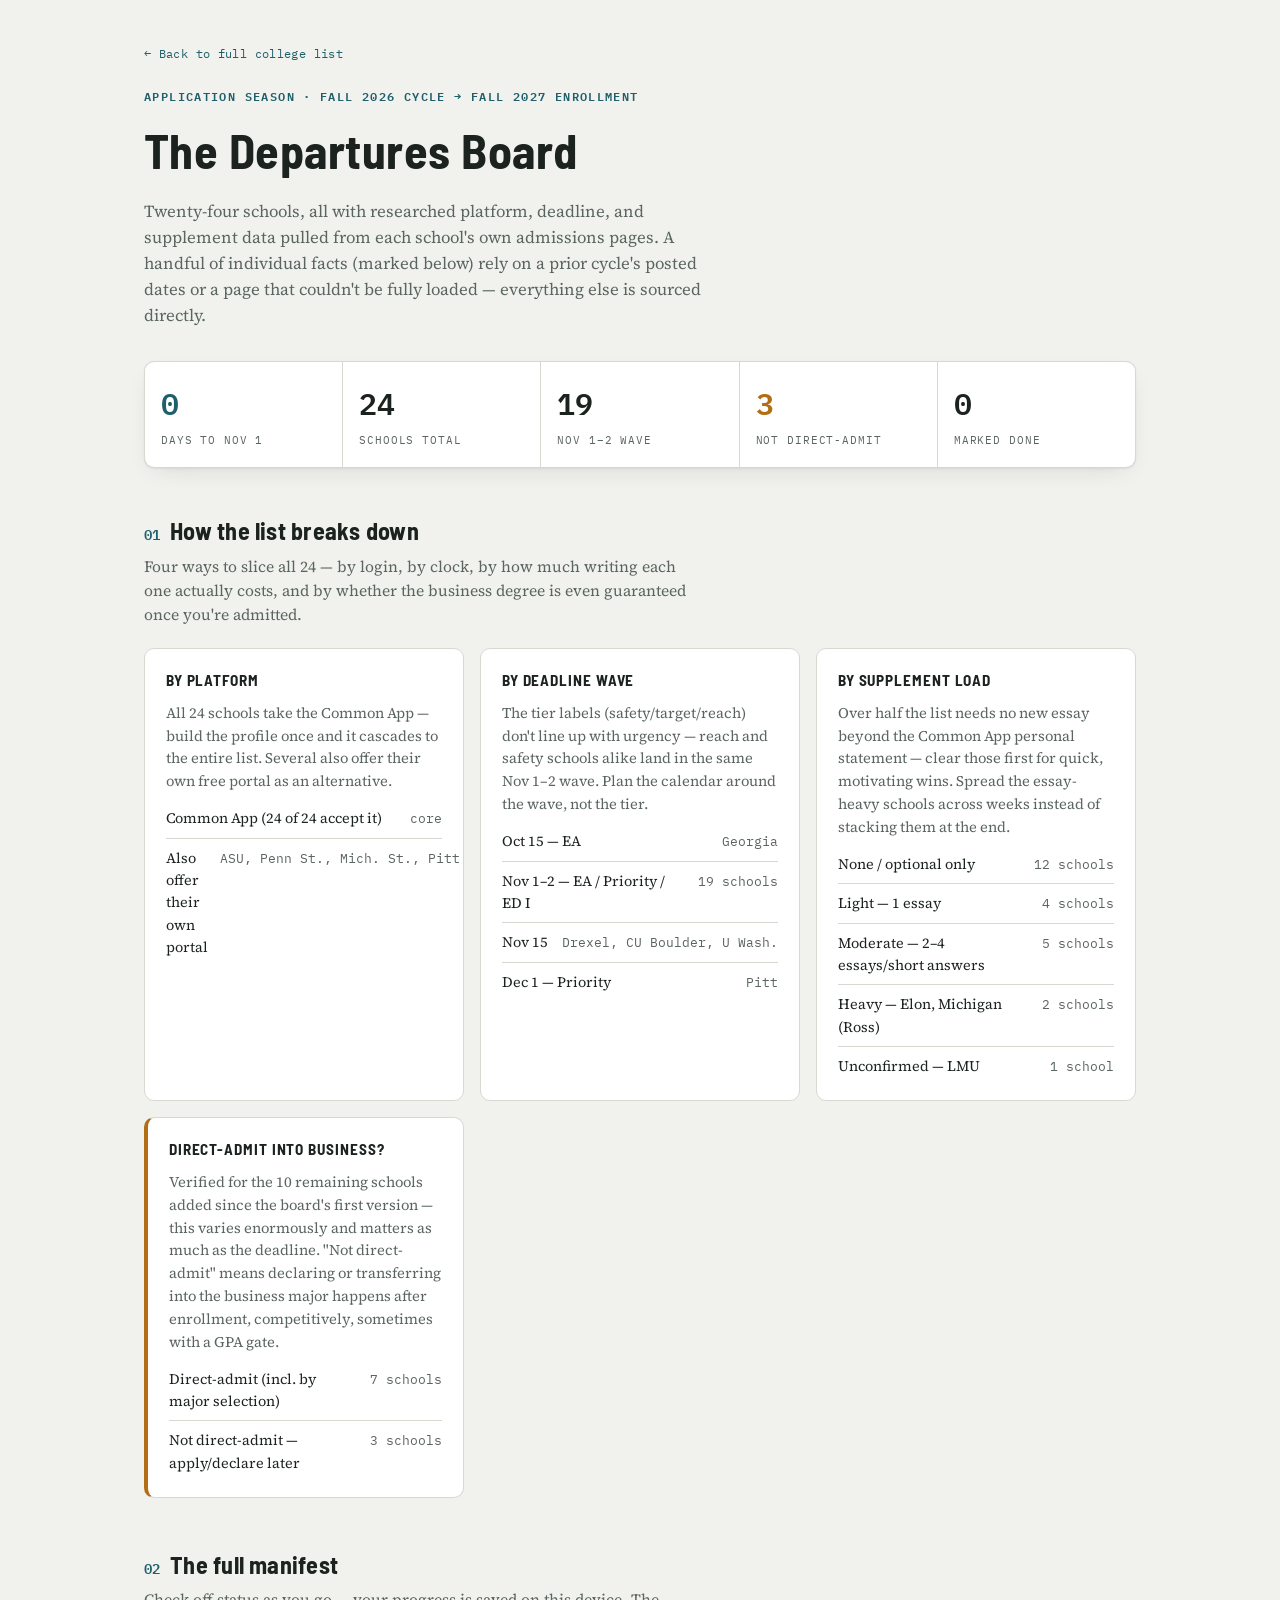
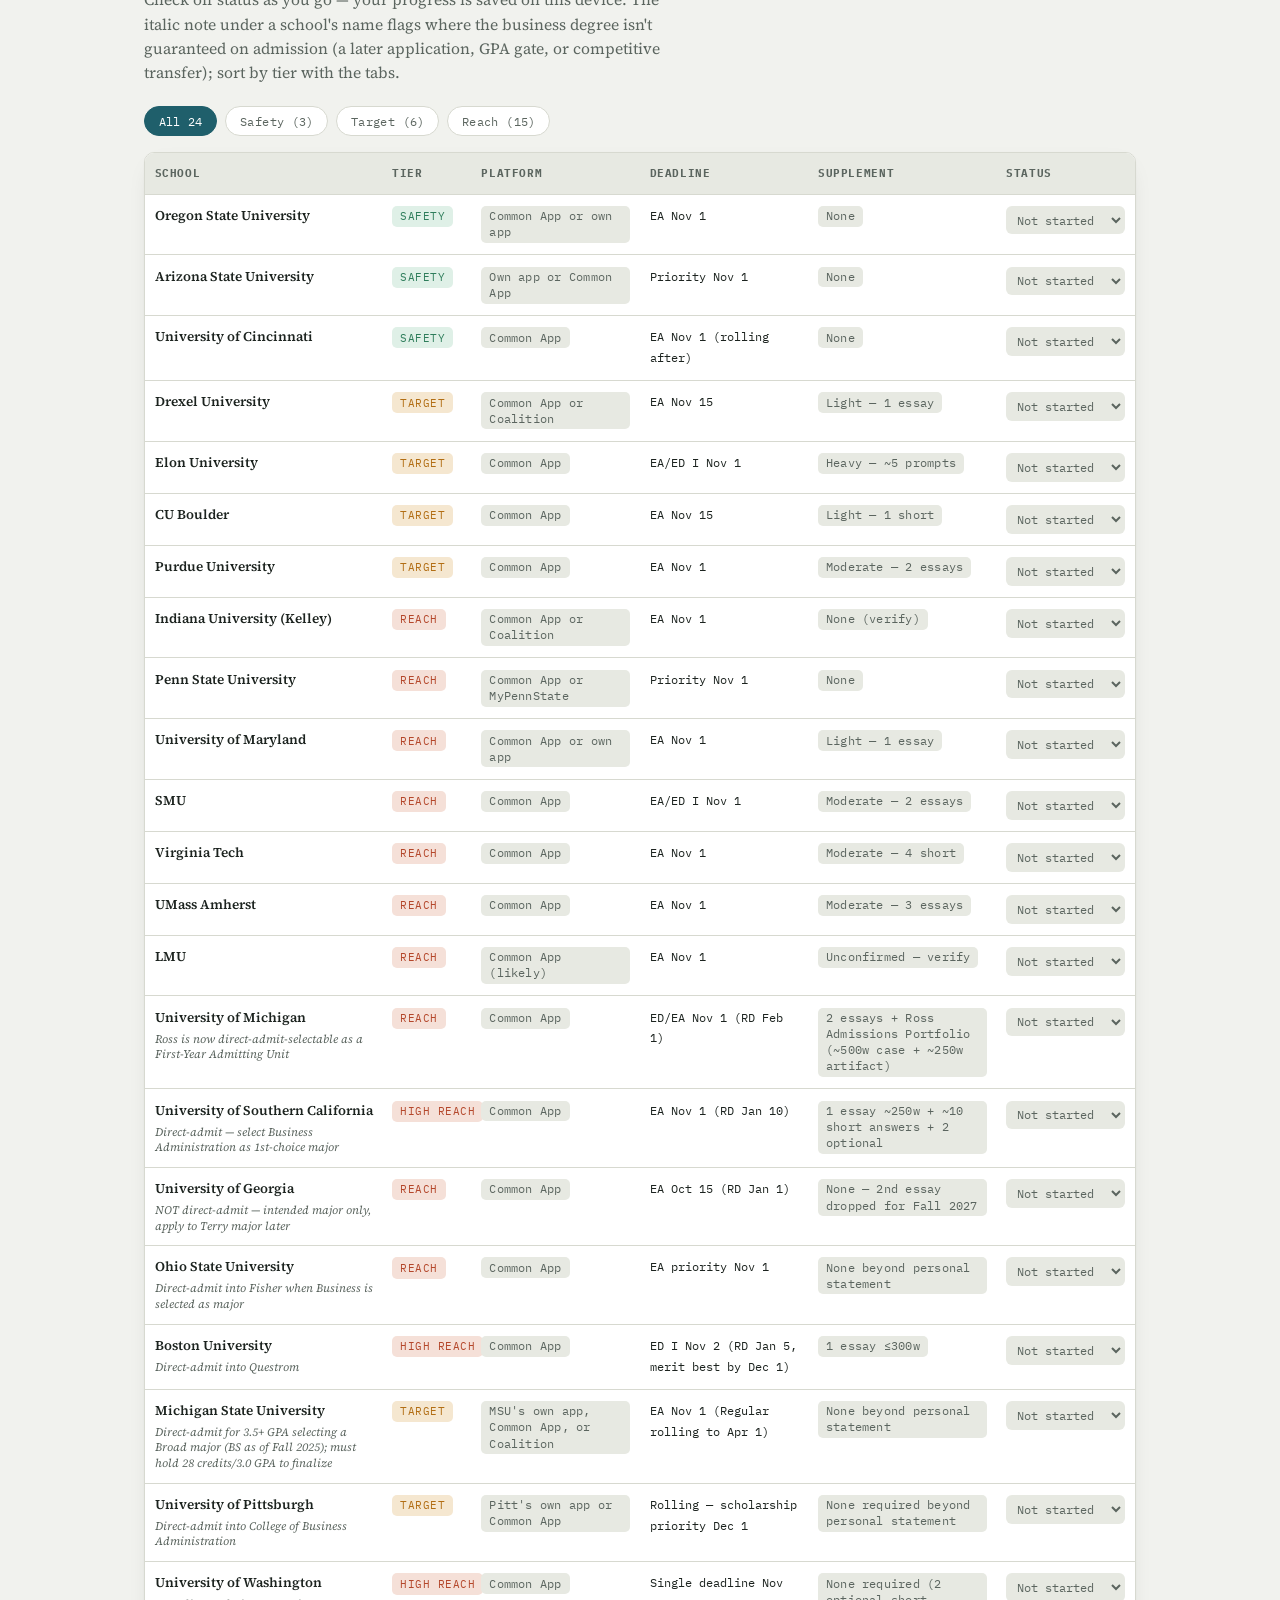
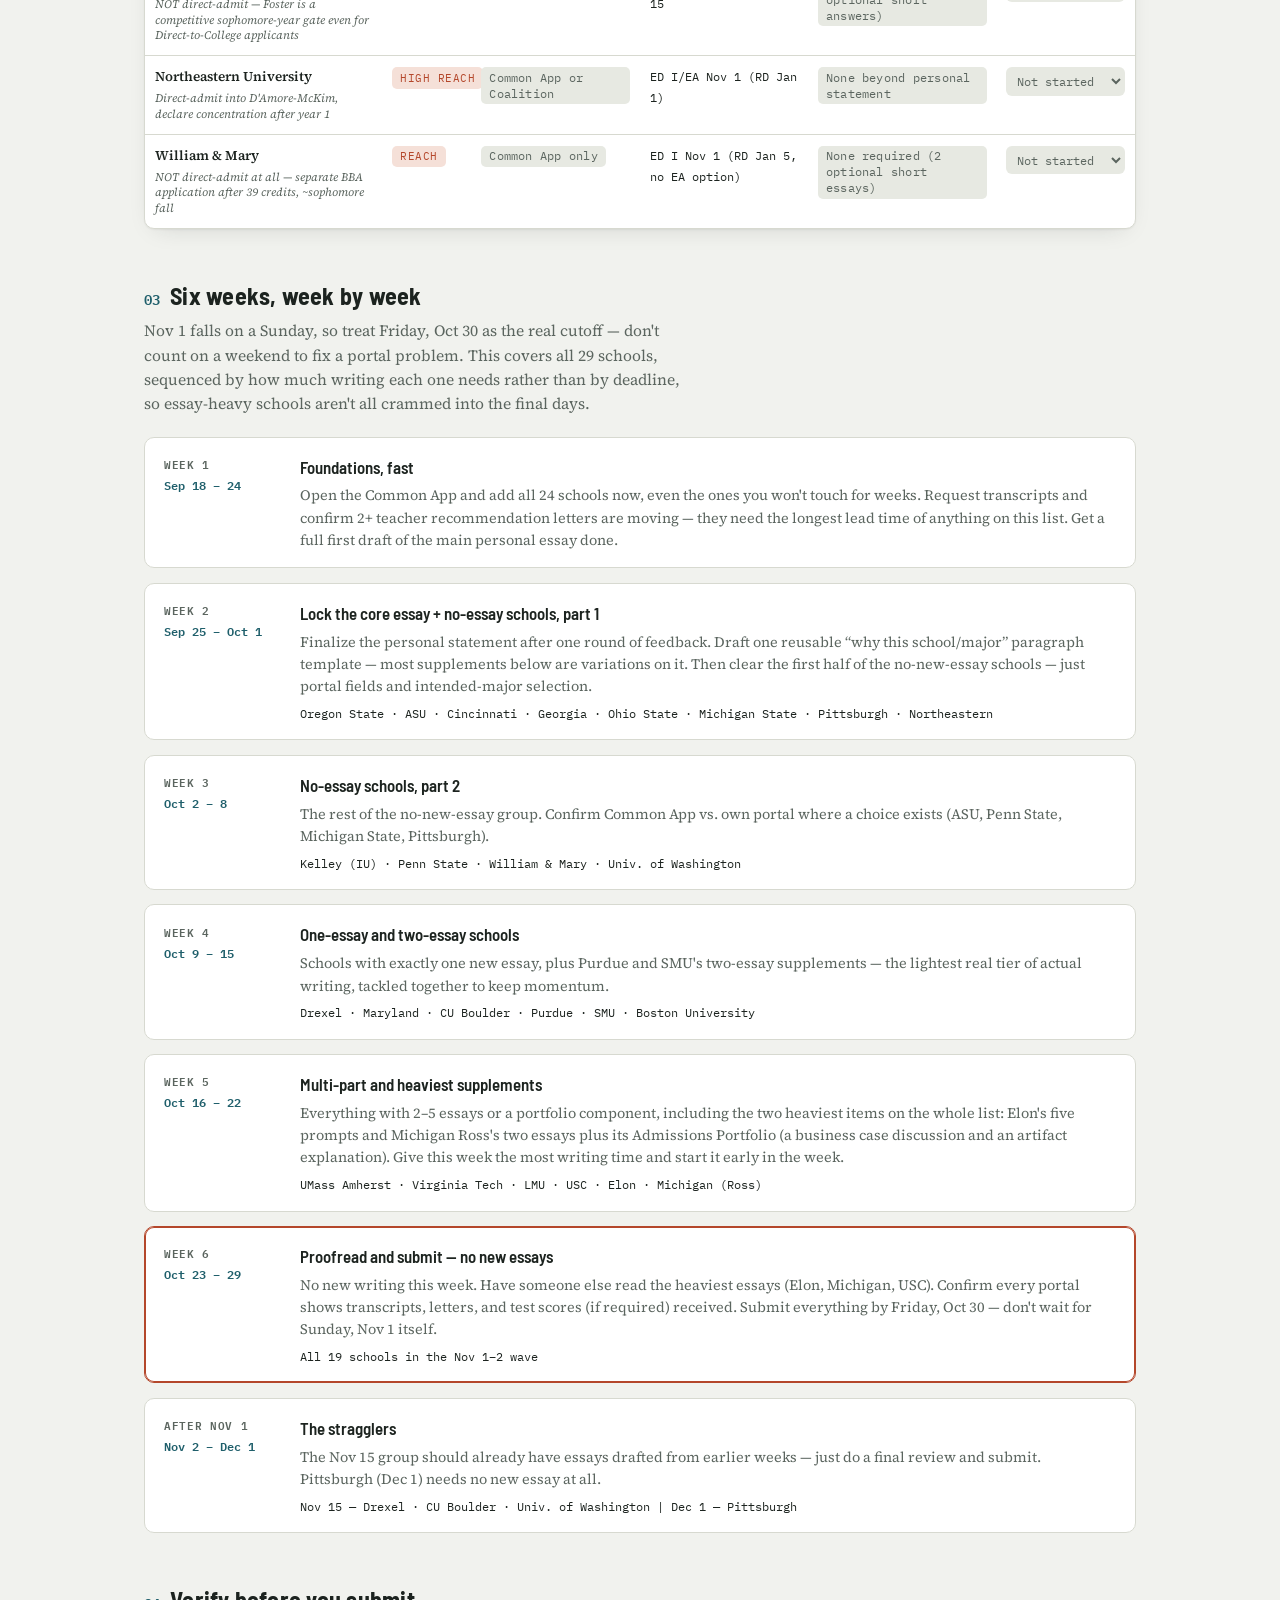
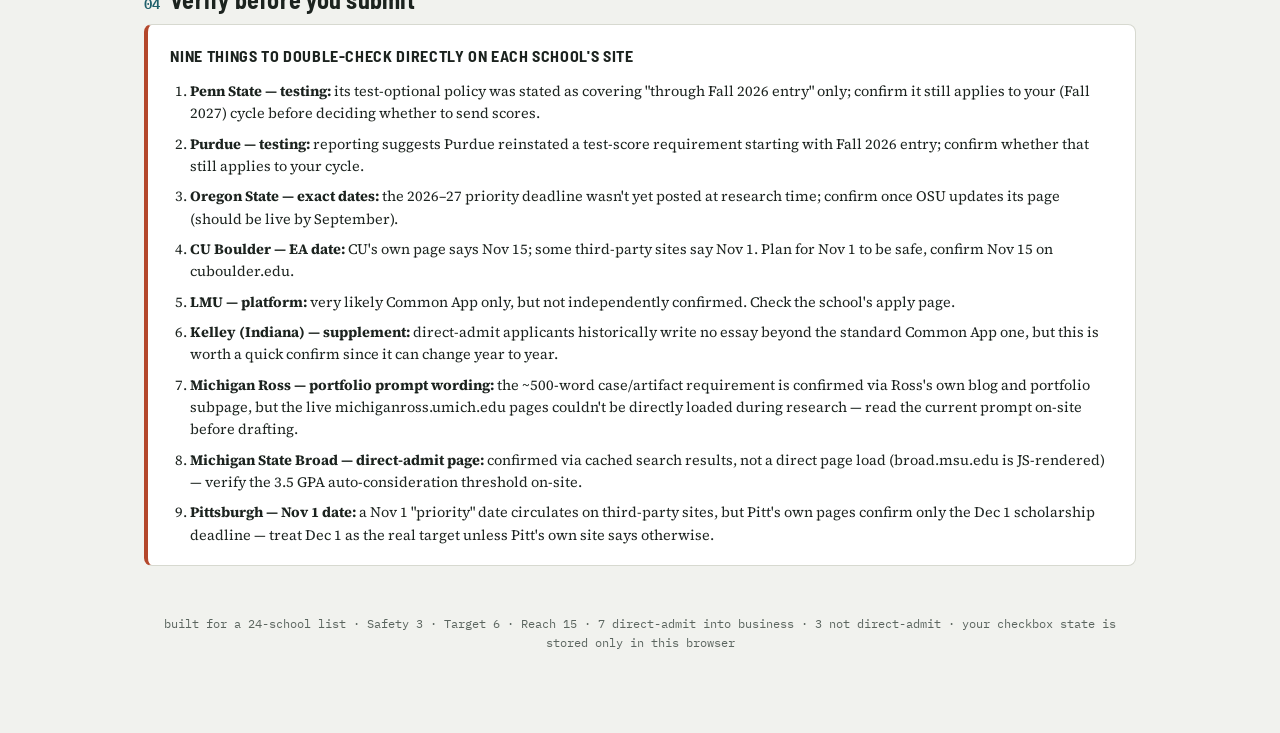
==== commit 7fb268ef: "More edit" ====
--- a/rohan-college-list/departures-board.html
+++ b/rohan-college-list/departures-board.html
@@ -422,25 +422,25 @@
 
   <div class="eyebrow">APPLICATION SEASON · FALL 2026 CYCLE → FALL 2027 ENROLLMENT</div>
   <h1>The Departures Board</h1>
-  <p class="sub">Twenty-nine schools, all with researched platform, deadline, and supplement data pulled from each school's own admissions pages. A handful of individual facts (marked below) rely on a prior cycle's posted dates or a page that couldn't be fully loaded — everything else is sourced directly.</p>
+  <p class="sub">Twenty-four schools, all with researched platform, deadline, and supplement data pulled from each school's own admissions pages. A handful of individual facts (marked below) rely on a prior cycle's posted dates or a page that couldn't be fully loaded — everything else is sourced directly.</p>
 
   <div class="board" id="statBoard">
     <div class="tile accent"><span class="num mono" id="daysLeft">—</span><span class="label">days to nov 1</span></div>
-    <div class="tile"><span class="num mono">29</span><span class="label">schools total</span></div>
-    <div class="tile"><span class="num mono">24</span><span class="label">nov 1–2 wave</span></div>
-    <div class="tile warn"><span class="num mono">4</span><span class="label">not direct-admit</span></div>
+    <div class="tile"><span class="num mono">24</span><span class="label">schools total</span></div>
+    <div class="tile"><span class="num mono">19</span><span class="label">nov 1–2 wave</span></div>
+    <div class="tile warn"><span class="num mono">3</span><span class="label">not direct-admit</span></div>
     <div class="tile"><span class="num mono" id="submittedCount">0</span><span class="label">marked done</span></div>
   </div>
 
   <section>
     <h2><span class="idx">01</span> How the list breaks down</h2>
-    <p class="lede">Four ways to slice all 29 — by login, by clock, by how much writing each one actually costs, and by whether the business degree is even guaranteed once you're admitted.</p>
+    <p class="lede">Four ways to slice all 24 — by login, by clock, by how much writing each one actually costs, and by whether the business degree is even guaranteed once you're admitted.</p>
     <div class="panels">
       <div class="panel">
         <h3>By platform</h3>
-        <p>All 29 schools take the Common App — build the profile once and it cascades to the entire list. Several also offer their own free portal as an alternative.</p>
+        <p>All 24 schools take the Common App — build the profile once and it cascades to the entire list. Several also offer their own free portal as an alternative.</p>
         <ul>
-          <li><span class="k">Common App (29 of 29 accept it)</span><span class="v">core</span></li>
+          <li><span class="k">Common App (24 of 24 accept it)</span><span class="v">core</span></li>
           <li><span class="k">Also offer their own portal</span><span class="v">ASU, Penn St., Mich. St., Pitt</span></li>
         </ul>
       </div>
@@ -449,7 +449,7 @@
         <p>The tier labels (safety/target/reach) don't line up with urgency — reach and safety schools alike land in the same Nov 1–2 wave. Plan the calendar around the wave, not the tier.</p>
         <ul>
           <li><span class="k">Oct 15 — EA</span><span class="v">Georgia</span></li>
-          <li><span class="k">Nov 1–2 — EA / Priority / ED I</span><span class="v">24 schools</span></li>
+          <li><span class="k">Nov 1–2 — EA / Priority / ED I</span><span class="v">19 schools</span></li>
           <li><span class="k">Nov 15</span><span class="v">Drexel, CU Boulder, U Wash.</span></li>
           <li><span class="k">Dec 1 — Priority</span><span class="v">Pitt</span></li>
         </ul>
@@ -458,19 +458,19 @@
         <h3>By supplement load</h3>
         <p>Over half the list needs no new essay beyond the Common App personal statement — clear those first for quick, motivating wins. Spread the essay-heavy schools across weeks instead of stacking them at the end.</p>
         <ul>
-          <li><span class="k">None / optional only</span><span class="v">14 schools</span></li>
-          <li><span class="k">Light — 1 essay</span><span class="v">6 schools</span></li>
-          <li><span class="k">Moderate — 2–4 essays/short answers</span><span class="v">6 schools</span></li>
+          <li><span class="k">None / optional only</span><span class="v">12 schools</span></li>
+          <li><span class="k">Light — 1 essay</span><span class="v">4 schools</span></li>
+          <li><span class="k">Moderate — 2–4 essays/short answers</span><span class="v">5 schools</span></li>
           <li><span class="k">Heavy — Elon, Michigan (Ross)</span><span class="v">2 schools</span></li>
           <li><span class="k">Unconfirmed — LMU</span><span class="v">1 school</span></li>
         </ul>
       </div>
       <div class="panel pending">
         <h3>Direct-admit into business?</h3>
-        <p>Verified for the 12 remaining schools added since the board's first version — this varies enormously and matters as much as the deadline. "Not direct-admit" means declaring or transferring into the business major happens after enrollment, competitively, sometimes with a GPA gate.</p>
+        <p>Verified for the 10 remaining schools added since the board's first version — this varies enormously and matters as much as the deadline. "Not direct-admit" means declaring or transferring into the business major happens after enrollment, competitively, sometimes with a GPA gate.</p>
         <ul>
-          <li><span class="k">Direct-admit (incl. by major selection)</span><span class="v">8 schools</span></li>
-          <li><span class="k">Not direct-admit — apply/declare later</span><span class="v">4 schools</span></li>
+          <li><span class="k">Direct-admit (incl. by major selection)</span><span class="v">7 schools</span></li>
+          <li><span class="k">Not direct-admit — apply/declare later</span><span class="v">3 schools</span></li>
         </ul>
       </div>
     </div>
@@ -480,10 +480,10 @@
     <h2><span class="idx">02</span> The full manifest</h2>
     <p class="lede">Check off status as you go — your progress is saved on this device. The italic note under a school's name flags where the business degree isn't guaranteed on admission (a later application, GPA gate, or competitive transfer); sort by tier with the tabs.</p>
     <div class="tabs" id="tabs">
-      <button class="tab active" data-filter="all">All 29</button>
+      <button class="tab active" data-filter="all">All 24</button>
       <button class="tab" data-filter="safety">Safety (3)</button>
-      <button class="tab" data-filter="target">Target (8)</button>
-      <button class="tab" data-filter="reach">Reach (18)</button>
+      <button class="tab" data-filter="target">Target (6)</button>
+      <button class="tab" data-filter="reach">Reach (15)</button>
     </div>
     <div class="tablewrap">
       <table id="manifest">
@@ -509,7 +509,7 @@
   <section>
     <h2><span class="idx">04</span> Verify before you submit</h2>
     <div class="callout">
-      <h3>Ten things to double-check directly on each school's site</h3>
+      <h3>Nine things to double-check directly on each school's site</h3>
       <ol>
         <li><b>Penn State — testing:</b> its test-optional policy was stated as covering "through Fall 2026 entry" only; confirm it still applies to your (Fall 2027) cycle before deciding whether to send scores.</li>
         <li><b>Purdue — testing:</b> reporting suggests Purdue reinstated a test-score requirement starting with Fall 2026 entry; confirm whether that still applies to your cycle.</li>
@@ -517,7 +517,6 @@
         <li><b>CU Boulder — EA date:</b> CU's own page says Nov 15; some third-party sites say Nov 1. Plan for Nov 1 to be safe, confirm Nov 15 on cuboulder.edu.</li>
         <li><b>LMU — platform:</b> very likely Common App only, but not independently confirmed. Check the school's apply page.</li>
         <li><b>Kelley (Indiana) — supplement:</b> direct-admit applicants historically write no essay beyond the standard Common App one, but this is worth a quick confirm since it can change year to year.</li>
-        <li><b>UVA — cycle dates:</b> used the most recently posted cycle's dates (2026), since Fall 2027 dates weren't up yet at research time; confirm on admission.virginia.edu once it reopens for the new cycle.</li>
         <li><b>Michigan Ross — portfolio prompt wording:</b> the ~500-word case/artifact requirement is confirmed via Ross's own blog and portfolio subpage, but the live michiganross.umich.edu pages couldn't be directly loaded during research — read the current prompt on-site before drafting.</li>
         <li><b>Michigan State Broad — direct-admit page:</b> confirmed via cached search results, not a direct page load (broad.msu.edu is JS-rendered) — verify the 3.5 GPA auto-consideration threshold on-site.</li>
         <li><b>Pittsburgh — Nov 1 date:</b> a Nov 1 "priority" date circulates on third-party sites, but Pitt's own pages confirm only the Dec 1 scholarship deadline — treat Dec 1 as the real target unless Pitt's own site says otherwise.</li>
@@ -525,7 +524,7 @@
     </div>
   </section>
 
-  <footer>built for a 29-school list · Safety 3 · Target 8 · Reach 18 · 8 direct-admit into business · 4 not direct-admit · your checkbox state is stored only in this browser</footer>
+  <footer>built for a 24-school list · Safety 3 · Target 6 · Reach 15 · 7 direct-admit into business · 3 not direct-admit · your checkbox state is stored only in this browser</footer>
 </div>
 
 <script>
@@ -535,10 +534,8 @@
     {name:"Arizona State University", tier:"safety", platform:"Own app or Common App", deadline:"Priority Nov 1", dsort:"2026-11-01", supp:"None"},
     {name:"University of Cincinnati", tier:"safety", platform:"Common App", deadline:"EA Nov 1 (rolling after)", dsort:"2026-11-01", supp:"None"},
 
-    {name:"Fordham University", tier:"target", platform:"Common App", deadline:"EA Nov 1", dsort:"2026-11-01", supp:"Light — 3 optional"},
     {name:"Drexel University", tier:"target", platform:"Common App or Coalition", deadline:"EA Nov 15", dsort:"2026-11-15", supp:"Light — 1 essay"},
     {name:"Elon University", tier:"target", platform:"Common App", deadline:"EA/ED I Nov 1", dsort:"2026-11-01", supp:"Heavy — ~5 prompts"},
-    {name:"University of Arizona", tier:"target", platform:"Common App", deadline:"EA Nov 1", dsort:"2026-11-01", supp:"None"},
     {name:"CU Boulder", tier:"target", platform:"Common App", deadline:"EA Nov 15", dsort:"2026-11-15", supp:"Light — 1 short"},
     {name:"Purdue University", tier:"target", platform:"Common App", deadline:"EA Nov 1", dsort:"2026-11-01", supp:"Moderate — 2 essays"},
 
@@ -546,12 +543,10 @@
     {name:"Penn State University", tier:"reach", platform:"Common App or MyPennState", deadline:"Priority Nov 1", dsort:"2026-11-01", supp:"None"},
     {name:"University of Maryland", tier:"reach", platform:"Common App or own app", deadline:"EA Nov 1", dsort:"2026-11-01", supp:"Light — 1 essay"},
     {name:"SMU", tier:"reach", platform:"Common App", deadline:"EA/ED I Nov 1", dsort:"2026-11-01", supp:"Moderate — 2 essays"},
-    {name:"Syracuse University", tier:"reach", platform:"Common App", deadline:"EA/ED I Nov 1", dsort:"2026-11-01", supp:"Light — 1 short"},
     {name:"Virginia Tech", tier:"reach", platform:"Common App", deadline:"EA Nov 1", dsort:"2026-11-01", supp:"Moderate — 4 short"},
     {name:"UMass Amherst", tier:"reach", platform:"Common App", deadline:"EA Nov 1", dsort:"2026-11-01", supp:"Moderate — 3 essays"},
     {name:"LMU", tier:"reach", platform:"Common App (likely)", deadline:"EA Nov 1", dsort:"2026-11-01", supp:"Unconfirmed — verify"},
 
-    {name:"University of Virginia", tier:"reach", platform:"Common App", deadline:"EA/ED Nov 1 (RD Jan 5)", dsort:"2026-11-01", supp:"None — dropped its essay for this cycle", note:"McIntire is NOT direct-admit — apply undecided/A&S, competitive 2nd-year application into Commerce"},
     {name:"University of Michigan", tier:"reach", platform:"Common App", deadline:"ED/EA Nov 1 (RD Feb 1)", dsort:"2026-11-01", supp:"2 essays + Ross Admissions Portfolio (~500w case + ~250w artifact)", note:"Ross is now direct-admit-selectable as a First-Year Admitting Unit"},
     {name:"University of Southern California", tier:"reach", label:"High Reach", platform:"Common App", deadline:"EA Nov 1 (RD Jan 10)", dsort:"2026-11-01", supp:"1 essay ~250w + ~10 short answers + 2 optional", note:"Direct-admit — select Business Administration as 1st-choice major"},
     {name:"University of Georgia", tier:"reach", platform:"Common App", deadline:"EA Oct 15 (RD Jan 1)", dsort:"2026-10-15", supp:"None — 2nd essay dropped for Fall 2027", note:"NOT direct-admit — intended major only, apply to Terry major later"},
@@ -559,19 +554,18 @@
     {name:"Boston University", tier:"reach", label:"High Reach", platform:"Common App", deadline:"ED I Nov 2 (RD Jan 5, merit best by Dec 1)", dsort:"2026-11-02", supp:"1 essay ≤300w", note:"Direct-admit into Questrom"},
     {name:"Michigan State University", tier:"target", platform:"MSU's own app, Common App, or Coalition", deadline:"EA Nov 1 (Regular rolling to Apr 1)", dsort:"2026-11-01", supp:"None beyond personal statement", note:"Direct-admit for 3.5+ GPA selecting a Broad major (BS as of Fall 2025); must hold 28 credits/3.0 GPA to finalize"},
     {name:"University of Pittsburgh", tier:"target", platform:"Pitt's own app or Common App", deadline:"Rolling — scholarship priority Dec 1", dsort:"2026-12-01", supp:"None required beyond personal statement", note:"Direct-admit into College of Business Administration"},
-    {name:"Lehigh University", tier:"reach", platform:"Common App or Coalition", deadline:"ED I Nov 1 (RD Jan 1)", dsort:"2026-11-01", supp:"3 short essays ~200w each", note:"Direct-admit — select College of Business on the application"},
     {name:"University of Washington", tier:"reach", label:"High Reach", platform:"Common App", deadline:"Single deadline Nov 15", dsort:"2026-11-15", supp:"None required (2 optional short answers)", note:"NOT direct-admit — Foster is a competitive sophomore-year gate even for Direct-to-College applicants"},
     {name:"Northeastern University", tier:"reach", label:"High Reach", platform:"Common App or Coalition", deadline:"ED I/EA Nov 1 (RD Jan 1)", dsort:"2026-11-01", supp:"None beyond personal statement", note:"Direct-admit into D'Amore-McKim, declare concentration after year 1"},
     {name:"William & Mary", tier:"reach", platform:"Common App only", deadline:"ED I Nov 1 (RD Jan 5, no EA option)", dsort:"2026-11-01", supp:"None required (2 optional short essays)", note:"NOT direct-admit at all — separate BBA application after 39 credits, ~sophomore fall"}
   ];
 
   var TIMELINE = [
-    {wk:"Week 1", when:"Sep 18 – 24", title:"Foundations, fast", body:"Open the Common App and add all 29 schools now, even the ones you won't touch for weeks. Request transcripts and confirm 2+ teacher recommendation letters are moving — they need the longest lead time of anything on this list. Get a full first draft of the main personal essay done.", schools:""},
-    {wk:"Week 2", when:"Sep 25 – Oct 1", title:"Lock the core essay + no-essay schools, part 1", body:"Finalize the personal statement after one round of feedback. Draft one reusable “why this school/major” paragraph template — most supplements below are variations on it. Then clear the first half of the no-new-essay schools — just portal fields and intended-major selection.", schools:"Oregon State · ASU · Cincinnati · Arizona · Virginia · Georgia · Ohio State · Michigan State · Pittsburgh · Northeastern"},
-    {wk:"Week 3", when:"Oct 2 – 8", title:"No-essay schools, part 2", body:"The rest of the no-new-essay group, plus Fordham's three short optional essays since they're genuinely quick. Confirm Common App vs. own portal where a choice exists (ASU, Penn State, Michigan State, Pittsburgh).", schools:"Kelley (IU) · Penn State · William & Mary · Univ. of Washington · Fordham"},
-    {wk:"Week 4", when:"Oct 9 – 15", title:"One-essay and two-essay schools", body:"Schools with exactly one new essay, plus Purdue and SMU's two-essay supplements — the lightest real tier of actual writing, tackled together to keep momentum.", schools:"Drexel · Maryland · CU Boulder · Syracuse · Purdue · SMU · Boston University"},
-    {wk:"Week 5", when:"Oct 16 – 22", title:"Multi-part and heaviest supplements", body:"Everything with 2–5 essays or a portfolio component, including the two heaviest items on the whole list: Elon's five prompts and Michigan Ross's two essays plus its Admissions Portfolio (a business case discussion and an artifact explanation). Give this week the most writing time and start it early in the week.", schools:"UMass Amherst · Virginia Tech · LMU · USC · Lehigh · Elon · Michigan (Ross)"},
-    {wk:"Week 6", when:"Oct 23 – 29", title:"Proofread and submit — no new essays", body:"No new writing this week. Have someone else read the heaviest essays (Elon, Michigan, USC, Lehigh). Confirm every portal shows transcripts, letters, and test scores (if required) received. Submit everything by Friday, Oct 30 — don't wait for Sunday, Nov 1 itself.", schools:"All 24 schools in the Nov 1–2 wave", final:true},
+    {wk:"Week 1", when:"Sep 18 – 24", title:"Foundations, fast", body:"Open the Common App and add all 24 schools now, even the ones you won't touch for weeks. Request transcripts and confirm 2+ teacher recommendation letters are moving — they need the longest lead time of anything on this list. Get a full first draft of the main personal essay done.", schools:""},
+    {wk:"Week 2", when:"Sep 25 – Oct 1", title:"Lock the core essay + no-essay schools, part 1", body:"Finalize the personal statement after one round of feedback. Draft one reusable “why this school/major” paragraph template — most supplements below are variations on it. Then clear the first half of the no-new-essay schools — just portal fields and intended-major selection.", schools:"Oregon State · ASU · Cincinnati · Georgia · Ohio State · Michigan State · Pittsburgh · Northeastern"},
+    {wk:"Week 3", when:"Oct 2 – 8", title:"No-essay schools, part 2", body:"The rest of the no-new-essay group. Confirm Common App vs. own portal where a choice exists (ASU, Penn State, Michigan State, Pittsburgh).", schools:"Kelley (IU) · Penn State · William & Mary · Univ. of Washington"},
+    {wk:"Week 4", when:"Oct 9 – 15", title:"One-essay and two-essay schools", body:"Schools with exactly one new essay, plus Purdue and SMU's two-essay supplements — the lightest real tier of actual writing, tackled together to keep momentum.", schools:"Drexel · Maryland · CU Boulder · Purdue · SMU · Boston University"},
+    {wk:"Week 5", when:"Oct 16 – 22", title:"Multi-part and heaviest supplements", body:"Everything with 2–5 essays or a portfolio component, including the two heaviest items on the whole list: Elon's five prompts and Michigan Ross's two essays plus its Admissions Portfolio (a business case discussion and an artifact explanation). Give this week the most writing time and start it early in the week.", schools:"UMass Amherst · Virginia Tech · LMU · USC · Elon · Michigan (Ross)"},
+    {wk:"Week 6", when:"Oct 23 – 29", title:"Proofread and submit — no new essays", body:"No new writing this week. Have someone else read the heaviest essays (Elon, Michigan, USC). Confirm every portal shows transcripts, letters, and test scores (if required) received. Submit everything by Friday, Oct 30 — don't wait for Sunday, Nov 1 itself.", schools:"All 19 schools in the Nov 1–2 wave", final:true},
     {wk:"After Nov 1", when:"Nov 2 – Dec 1", title:"The stragglers", body:"The Nov 15 group should already have essays drafted from earlier weeks — just do a final review and submit. Pittsburgh (Dec 1) needs no new essay at all.", schools:"Nov 15 — Drexel · CU Boulder · Univ. of Washington    |    Dec 1 — Pittsburgh", after:true}
   ];
 
